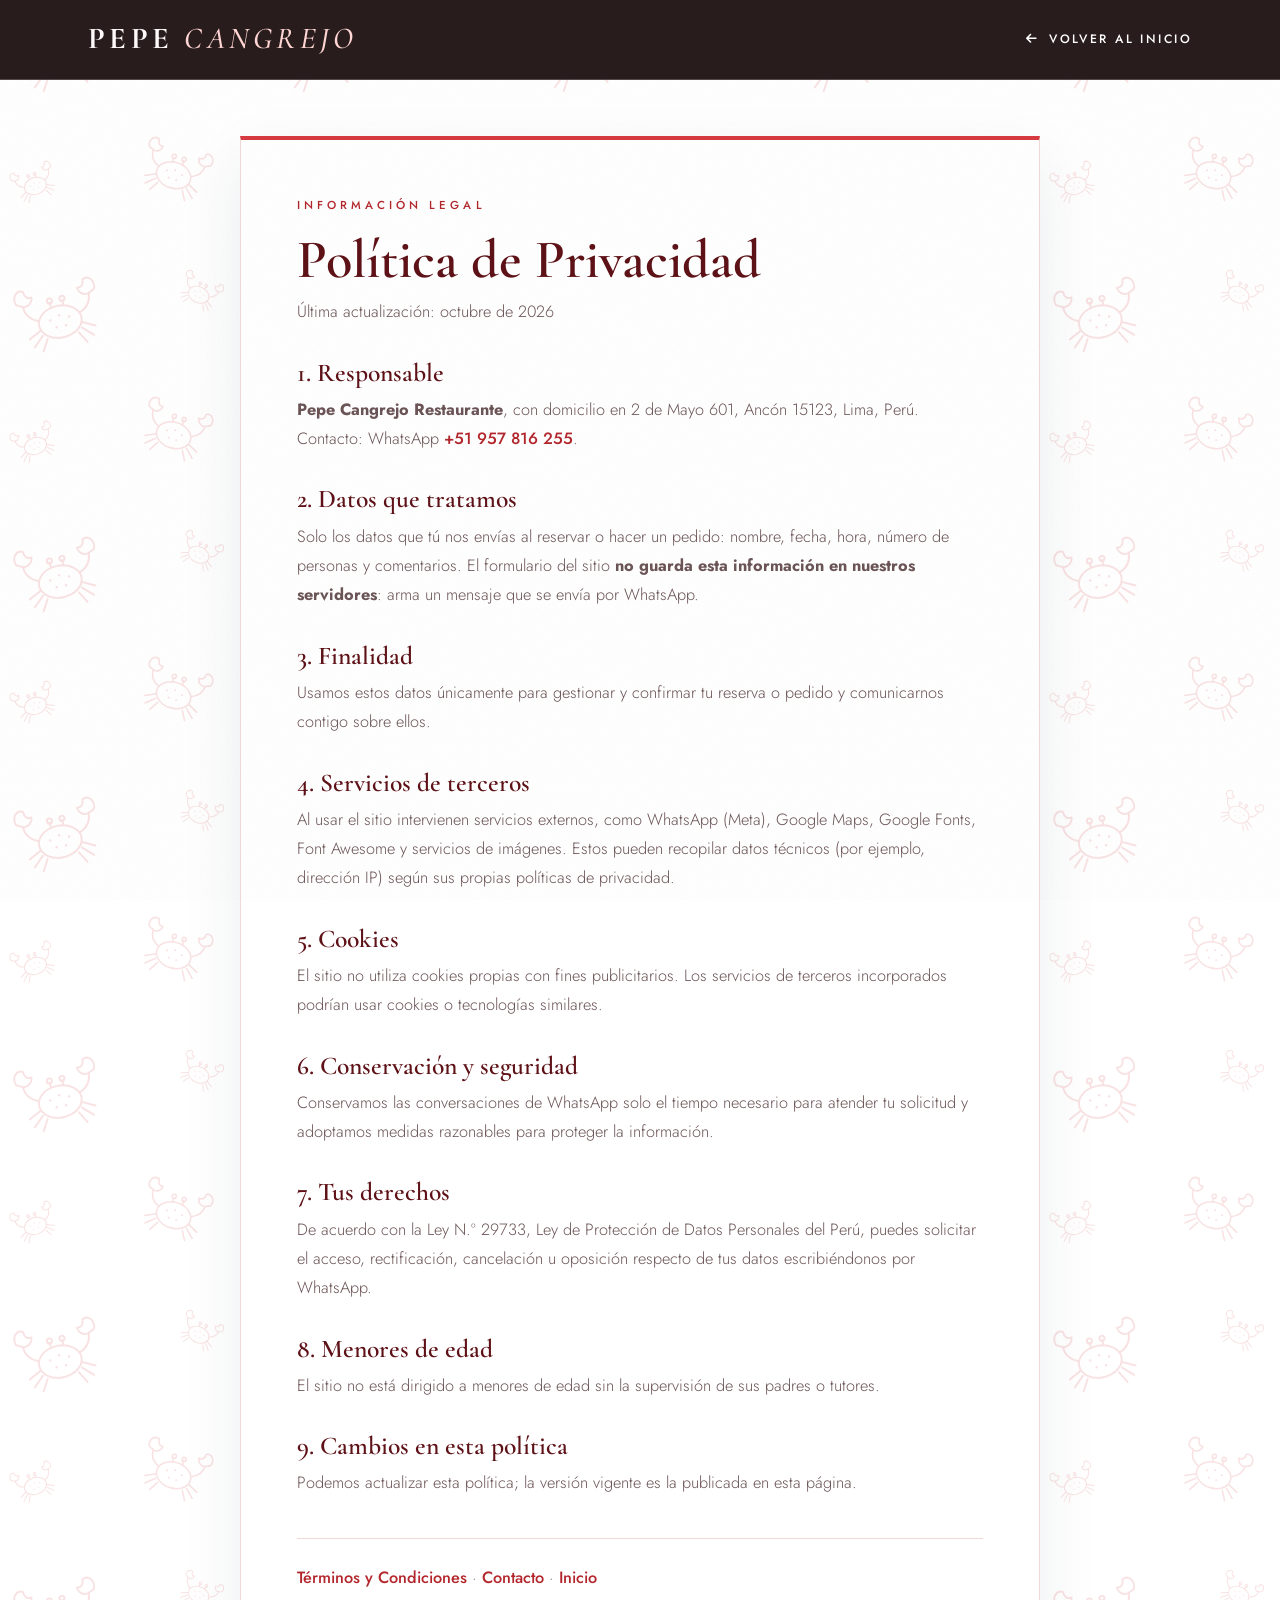
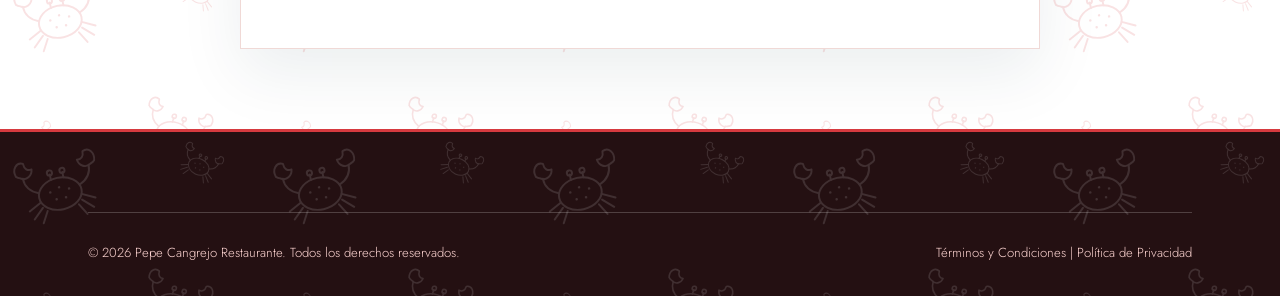
==== privacidad.html @ 29d93587 "." ====
<!DOCTYPE html>
<html lang="es">
<head>
  <meta charset="UTF-8">
  <meta name="viewport" content="width=device-width, initial-scale=1">
  <title>Política de Privacidad | Pepe Cangrejo</title>
  <meta name="robots" content="index, follow">
  <meta name="theme-color" content="#5e1217">
  <link rel="icon" href="data:image/svg+xml,%3Csvg xmlns=%27http://www.w3.org/2000/svg%27 viewBox=%270 0 100 100%27%3E%3Ctext y=%27.9em%27 font-size=%2790%27%3E🦀%3C/text%3E%3C/svg%3E">
  <link rel="preconnect" href="https://fonts.googleapis.com">
  <link rel="preconnect" href="https://fonts.gstatic.com" crossorigin>
  <link rel="stylesheet" href="https://fonts.googleapis.com/css2?family=Cormorant+Garamond:ital,wght@0,500;0,600;0,700;1,500;1,600&family=Jost:wght@300;400;500;600&display=swap">
  <link rel="stylesheet" href="https://cdnjs.cloudflare.com/ajax/libs/font-awesome/6.4.0/css/all.min.css">
  <link rel="stylesheet" href="css/styles.css">
</head>
<body>
  <nav class="nav scrolled" aria-label="Principal">
    <div class="container nav__inner">
      <a href="index.html" class="logo">Pepe <span>Cangrejo</span></a>
      <a href="index.html" class="back"><i class="fas fa-arrow-left"></i> Volver al inicio</a>
    </div>
  </nav>
  <main class="legal">
    <div class="container legal__box">
      <span class="eyebrow">Información legal</span>
      <h1>Política de Privacidad</h1>
      <p class="legal__date">Última actualización: octubre de 2026</p>
      <h2>1. Responsable</h2><p><strong>Pepe Cangrejo Restaurante</strong>, con domicilio en 2 de Mayo 601, Ancón 15123, Lima, Perú. Contacto: WhatsApp <a href="https://wa.me/51957816255" target="_blank" rel="noopener">+51 957 816 255</a>.</p>
<h2>2. Datos que tratamos</h2><p>Solo los datos que tú nos envías al reservar o hacer un pedido: nombre, fecha, hora, número de personas y comentarios. El formulario del sitio <strong>no guarda esta información en nuestros servidores</strong>: arma un mensaje que se envía por WhatsApp.</p>
<h2>3. Finalidad</h2><p>Usamos estos datos únicamente para gestionar y confirmar tu reserva o pedido y comunicarnos contigo sobre ellos.</p>
<h2>4. Servicios de terceros</h2><p>Al usar el sitio intervienen servicios externos, como WhatsApp (Meta), Google Maps, Google Fonts, Font Awesome y servicios de imágenes. Estos pueden recopilar datos técnicos (por ejemplo, dirección IP) según sus propias políticas de privacidad.</p>
<h2>5. Cookies</h2><p>El sitio no utiliza cookies propias con fines publicitarios. Los servicios de terceros incorporados podrían usar cookies o tecnologías similares.</p>
<h2>6. Conservación y seguridad</h2><p>Conservamos las conversaciones de WhatsApp solo el tiempo necesario para atender tu solicitud y adoptamos medidas razonables para proteger la información.</p>
<h2>7. Tus derechos</h2><p>De acuerdo con la Ley N.º 29733, Ley de Protección de Datos Personales del Perú, puedes solicitar el acceso, rectificación, cancelación u oposición respecto de tus datos escribiéndonos por WhatsApp.</p>
<h2>8. Menores de edad</h2><p>El sitio no está dirigido a menores de edad sin la supervisión de sus padres o tutores.</p>
<h2>9. Cambios en esta política</h2><p>Podemos actualizar esta política; la versión vigente es la publicada en esta página.</p>
      <p class="legal__links"><a href="terminos.html">Términos y Condiciones</a> · <a href="index.html#contacto">Contacto</a> · <a href="index.html">Inicio</a></p>
    </div>
  </main>
  <footer class="footer"><div class="container"><div class="footer__bottom"><p>&copy; 2026 Pepe Cangrejo Restaurante. Todos los derechos reservados.</p><p><a href="terminos.html">Términos y Condiciones</a> | <a href="privacidad.html">Política de Privacidad</a></p></div></div></footer>
</body>
</html>
---- css/styles.css ----
/* ===== Pepe Cangrejo · Sistema de diseño ===== */
:root{
  --navy:#0a1a24; --navy-2:#10262f; --navy-3:#07131a; --gold:#c3a06a; --gold-l:#e6cc98; --gold-d:#8f7142;
  --ivory:#f7f2e8; --ivory-2:#efe7d6; --ink:#16232b; --muted:#5d6b73; --coral:#b4412f;
  --serif:"Cormorant Garamond",Georgia,serif; --sans:Jost,system-ui,sans-serif; --ease:cubic-bezier(.5,0,0,1);
  --noise:url("data:image/svg+xml,%3Csvg xmlns='http://www.w3.org/2000/svg' width='180' height='180'%3E%3Cfilter id='n'%3E%3CfeTurbulence type='fractalNoise' baseFrequency='.85' numOctaves='2' stitchTiles='stitch'/%3E%3C/filter%3E%3Crect width='100%25' height='100%25' filter='url(%23n)'/%3E%3C/svg%3E");
}
*,*::before,*::after{box-sizing:border-box;margin:0;padding:0}
html{scroll-behavior:smooth;scroll-padding-top:76px}
body{font-family:var(--sans);font-weight:400;background:var(--ivory);color:var(--ink);line-height:1.65;overflow-x:hidden;-webkit-font-smoothing:antialiased}
body::after{content:"";position:fixed;inset:0;background:var(--noise);opacity:.045;mix-blend-mode:multiply;pointer-events:none;z-index:90}
body.no-scroll{overflow:hidden}
img{max-width:100%;display:block}a{color:inherit;text-decoration:none}ul{list-style:none}
button{font:inherit;cursor:pointer;background:none;border:0;color:inherit}
::selection{background:var(--gold);color:var(--navy)}
:focus-visible{outline:2px solid var(--gold);outline-offset:3px}
h1,h2,h3,h4{font-family:var(--serif);font-weight:600;line-height:1.1}
h2{font-size:clamp(2.6rem,5.5vw,4.2rem)}
h2 em{color:var(--gold-d);font-weight:500}
.container{max-width:1200px;margin:0 auto;padding:0 1.25rem}
.section{padding:6.5rem 0}.center{text-align:center;margin-top:3rem}
.skip{position:absolute;left:-999px;top:8px;background:var(--ivory);padding:.5rem 1rem;z-index:200}.skip:focus{left:8px}
.eyebrow{display:block;color:var(--gold-d);font-weight:500;text-transform:uppercase;letter-spacing:.35em;font-size:.72rem;margin-bottom:1rem}
.sec-head{text-align:center;margin-bottom:3.5rem}
.orn{display:flex;align-items:center;justify-content:center;gap:1rem;margin-top:1.4rem;color:var(--gold);font-size:.7rem}
.orn::before,.orn::after{content:"";height:1px;width:5rem;background:linear-gradient(90deg,transparent,currentColor)}
.orn::after{transform:scaleX(-1)}
.dark .eyebrow,.signature .eyebrow,.menu .eyebrow,.hero .eyebrow{color:var(--gold)}
.signature h2 em,.menu h2 em{color:var(--gold-l)}

/* Animaciones */
.js .reveal{opacity:0;transform:translateY(36px);transition:opacity 1s var(--ease),transform 1s var(--ease)}
.js .reveal.active{opacity:1;transform:none}
.reveal-1{transition-delay:.15s!important}.reveal-2{transition-delay:.3s!important}

/* Botones */
.btn{position:relative;display:inline-flex;align-items:center;justify-content:center;gap:.6rem;overflow:hidden;z-index:1;padding:1.05rem 2.4rem;font-weight:500;text-transform:uppercase;letter-spacing:.22em;font-size:.76rem;transition:.35s}
.btn--solid{background:linear-gradient(135deg,var(--gold-l),var(--gold) 55%,var(--gold-d));color:var(--navy);border-radius:2px;box-shadow:0 10px 30px rgba(195,160,106,.3)}
.btn--solid:hover{transform:translateY(-2px);box-shadow:0 16px 36px rgba(195,160,106,.45)}
.btn--outline{border:1px solid var(--gold);color:var(--gold-l)}
.btn--outline:hover{background:var(--gold);color:var(--navy)}
.link-arrow,.card__link{display:inline-flex;align-items:center;gap:.7rem;color:var(--gold-d);font-weight:500;text-transform:uppercase;letter-spacing:.18em;font-size:.76rem}
.signature .link-arrow{color:var(--gold-l)}
.link-arrow i,.card__link i{transition:transform .3s}.link-arrow:hover i,.card__link:hover i{transform:translateX(6px)}

/* Navbar */
.nav{position:fixed;inset:0 0 auto 0;z-index:100;padding:1.6rem 0;color:var(--ivory);border-bottom:1px solid transparent;transition:.5s}
.nav.scrolled{background:rgba(7,19,26,.94);backdrop-filter:blur(10px);padding:.9rem 0;border-color:rgba(195,160,106,.25)}
.nav__inner{display:flex;justify-content:space-between;align-items:center;position:relative;z-index:110}
.logo{font-family:var(--serif);font-size:1.9rem;font-weight:700;letter-spacing:.14em;text-transform:uppercase}
.logo span{color:var(--gold);font-style:italic;font-weight:500}
.logo--lg{font-size:2.3rem;display:inline-block;margin-bottom:1rem}
.nav__links{display:none;gap:2.4rem}
.nav__links a{position:relative;font-size:.76rem;font-weight:500;letter-spacing:.24em;text-transform:uppercase;padding:.3rem 0;transition:color .3s}
.nav__links a::after{content:"";position:absolute;left:0;bottom:0;height:1px;width:0;background:var(--gold);transition:width .3s}
.nav__links a:hover,.nav__links a.current{color:var(--gold-l)}.nav__links a:hover::after,.nav__links a.current::after{width:100%}
.burger{font-size:1.5rem}
.mobile{position:fixed;inset:0;z-index:105;background:var(--navy);display:flex;flex-direction:column;align-items:center;justify-content:center;gap:2rem;transform:translateX(100%);visibility:hidden;transition:transform .5s,visibility .5s}
.mobile.open{transform:none;visibility:visible}
.mobile a{font-family:var(--serif);font-size:2.3rem;color:var(--ivory)}.mobile a:hover{color:var(--gold)}

/* Estado */
.status{display:inline-flex;align-items:center;gap:.6rem;font-size:.72rem;font-weight:500;letter-spacing:.14em;text-transform:uppercase}
.status::before{content:"";width:.55rem;height:.55rem;border-radius:50%;background:#e0584a}
.status.is-open::before{background:#3fbf7a;box-shadow:0 0 0 4px rgba(63,191,122,.22)}
.hero .status{padding:.5rem 1.1rem;border:1px solid rgba(195,160,106,.45);border-radius:999px;background:rgba(7,19,26,.55);color:var(--ivory);margin-bottom:2rem}

/* Hero */
.hero{position:relative;min-height:100vh;display:flex;align-items:center;justify-content:center;text-align:center;color:var(--ivory);
  background:radial-gradient(ellipse at center,rgba(10,26,36,.45),rgba(7,19,26,.92) 85%),linear-gradient(rgba(10,26,36,.55),rgba(7,19,26,.95)),
  url("https://images.unsplash.com/photo-1559737558-2f5a35f4523b?auto=format&fit=crop&w=1920&q=80") center/cover #0a1a24;background-attachment:scroll,scroll,fixed}
.hero::after{content:"";position:absolute;inset:1.2rem;border:1px solid rgba(195,160,106,.28);pointer-events:none}
.hero__content{max-width:62rem;padding:6.5rem 1.5rem 3rem}
.hero .eyebrow{letter-spacing:.45em;margin-bottom:1.4rem}
.hero h1{font-size:clamp(3.8rem,12vw,9rem);font-weight:600;text-transform:uppercase;letter-spacing:.1em;line-height:.95;margin-bottom:1.8rem;text-shadow:0 10px 40px rgba(0,0,0,.6)}
.hero h1 span{display:block;color:var(--gold);font-style:italic;font-weight:500;text-transform:none;letter-spacing:.02em}
.hero p{color:#cdd5d8;font-size:clamp(1.05rem,2.2vw,1.35rem);font-weight:300;max-width:40rem;margin:0 auto 2.8rem}
.hero p.status{max-width:none;color:var(--ivory);font-size:.72rem;font-weight:500;margin:0 auto 2rem}
.actions{display:flex;flex-wrap:wrap;gap:1rem;justify-content:center}

/* Barra de ventajas */
.features{background:var(--navy-2);color:var(--ivory);border-block:1px solid rgba(195,160,106,.3)}
.features__grid{display:grid;grid-template-columns:1fr}
.feature{text-align:center;padding:2.2rem 1.5rem;border-bottom:1px solid rgba(195,160,106,.15)}
.feature i{font-size:1.5rem;color:var(--gold);margin-bottom:1rem;display:block}
.feature h3{font-size:1.45rem;margin-bottom:.4rem}
.feature p{color:#aebbc1;font-weight:300;font-size:.95rem}

/* Nosotros */
.about{background:var(--ivory);overflow:hidden}
.about__grid{display:grid;gap:4.5rem;align-items:center}
.about h2{margin-bottom:1.8rem}
.about h2 em{display:block}
.about p{color:var(--muted);font-size:1.08rem;font-weight:300;line-height:1.85;margin-bottom:1.4rem}
.about strong{color:var(--ink);font-weight:500}
.about .link-arrow{margin-top:.8rem}
.magazine{position:relative;display:grid;grid-template-columns:repeat(12,1fr);grid-template-rows:repeat(12,1fr);gap:1rem;height:520px}
.magazine img{width:100%;height:100%;object-fit:cover}
.mag-1{grid-area:1/1/10/10;box-shadow:0 30px 60px rgba(10,26,36,.3);outline:1px solid var(--gold);outline-offset:14px}
.mag-2{grid-area:5/6/13/13;z-index:2;border:6px solid var(--ivory);box-shadow:0 25px 55px rgba(10,26,36,.35)}
.seal{position:absolute;z-index:3;left:-1rem;bottom:2.5rem;width:7.5rem;height:7.5rem;border-radius:50%;background:var(--navy);color:var(--gold-l);border:1px solid var(--gold);outline:4px solid var(--navy);display:flex;flex-direction:column;align-items:center;justify-content:center;text-align:center;font-size:.6rem;letter-spacing:.2em;text-transform:uppercase;line-height:1.5;gap:.2rem}
.seal i{font-size:1.1rem;color:var(--gold)}

/* Platos estrella */
.signature{background:var(--navy);color:var(--ivory);background-image:radial-gradient(circle at 15% 0%,rgba(195,160,106,.12),transparent 45%),radial-gradient(circle at 90% 100%,rgba(195,160,106,.08),transparent 40%)}
.dishes{display:grid;gap:1.5rem;grid-template-columns:1fr}
.dish{position:relative;padding:2.4rem 2rem;border:1px solid rgba(195,160,106,.28);background:linear-gradient(160deg,rgba(255,255,255,.04),rgba(255,255,255,0));transition:.4s}
.dish:hover{transform:translateY(-8px);border-color:var(--gold);box-shadow:0 25px 50px rgba(0,0,0,.4)}
.dish__n{font-family:var(--serif);font-size:3rem;font-style:italic;color:rgba(195,160,106,.35);line-height:1;display:block;margin-bottom:1rem}
.dish h3{font-size:1.7rem;margin-bottom:.7rem}
.dish p{color:#aebbc1;font-weight:300;font-size:.95rem;margin-bottom:1.4rem}
.dish strong{font-family:var(--serif);font-size:1.5rem;color:var(--gold-l);font-weight:600}

/* Cita */
.quote{padding:7rem 0;text-align:center;color:var(--ivory);background:linear-gradient(rgba(7,19,26,.88),rgba(7,19,26,.92)),url("https://images.unsplash.com/photo-1579684947550-22e945225d9a?auto=format&fit=crop&w=1600&q=70") center/cover fixed;border-block:1px solid var(--gold-d)}
.quote .container{max-width:56rem}
.quote i{font-size:2rem;color:var(--gold);margin-bottom:1.8rem}
.quote blockquote{font-family:var(--serif);font-style:italic;font-weight:500;font-size:clamp(1.9rem,4.2vw,3.2rem);line-height:1.25;margin-bottom:1.8rem}
.quote p{text-transform:uppercase;letter-spacing:.35em;font-size:.75rem;color:var(--gold)}

/* Carta */
.menu{background:var(--navy-2);color:var(--ivory)}
.menu .sec-head{margin-bottom:2.5rem}
.search{position:relative;max-width:34rem;margin:0 auto 2rem}
.search i{position:absolute;left:1.2rem;top:50%;transform:translateY(-50%);color:var(--gold)}
.search input{width:100%;padding:.95rem 1.2rem .95rem 3rem;background:rgba(255,255,255,.04);border:1px solid rgba(195,160,106,.35);border-radius:999px;color:var(--ivory);font:inherit;font-weight:300;transition:.3s}
.search input::placeholder{color:#8b9aa1}
.search input:focus{outline:0;border-color:var(--gold);background:rgba(255,255,255,.07)}
.tabs{display:flex;gap:.7rem;overflow-x:auto;scrollbar-width:none;padding:.3rem .2rem 1.3rem;margin-bottom:2.5rem}
.tabs::-webkit-scrollbar{display:none}
.tab{flex-shrink:0;padding:.65rem 1.3rem;border:1px solid rgba(195,160,106,.3);border-radius:999px;color:#aebbc1;font-weight:500;text-transform:uppercase;letter-spacing:.14em;font-size:.7rem;transition:.3s}
.tab:hover{border-color:var(--gold);color:var(--ivory)}
.tab[aria-selected="true"]{background:linear-gradient(135deg,var(--gold-l),var(--gold));color:var(--navy);border-color:var(--gold)}
.panels{min-height:420px;padding:2.5rem 1.5rem;border:1px solid rgba(195,160,106,.25);background:rgba(7,19,26,.45);position:relative}
.panels::before{content:"";position:absolute;inset:6px;border:1px solid rgba(195,160,106,.12);pointer-events:none}
.panel{display:grid;gap:2rem 4.5rem;animation:fadeIn .5s ease}
.panel[hidden]{display:none}
@keyframes fadeIn{from{opacity:0;transform:translateY(10px)}to{opacity:1;transform:none}}
.item{display:flex;align-items:flex-end;justify-content:space-between}
.item>div{max-width:72%;flex-shrink:0}
.item h4{font-size:1.4rem;font-weight:600;transition:color .3s}
.item:hover h4{color:var(--gold-l)}
.item p{font-size:.78rem;font-weight:300;color:#8b9aa1;margin-top:.15rem;letter-spacing:.03em}
.leader{flex-grow:1;margin:0 .8rem .45rem;border-bottom:1px dotted rgba(195,160,106,.45)}
.price{flex-shrink:0;font-family:var(--serif);font-size:1.4rem;font-weight:700;color:var(--gold-l)}
.item[hidden],.tabs[hidden],.top[hidden],.empty[hidden]{display:none}
.searching .panel{margin-bottom:2.5rem}
.searching .panel::before{content:attr(data-title);grid-column:1/-1;font-family:var(--serif);font-size:1.6rem;color:var(--gold);border-bottom:1px solid rgba(195,160,106,.25);padding-bottom:.4rem}
.empty{text-align:center;color:#8b9aa1;padding:2rem 0}
.menu__cta{text-align:center;margin-top:3.5rem}

/* Reservas */
.booking{background:var(--ivory-2) var(--noise);background-blend-mode:multiply}
.booking__inner{max-width:48rem;text-align:center}
.booking__lead{color:var(--muted);font-weight:300;font-size:1.08rem;margin:1.5rem auto 2.5rem;max-width:36rem}
.form{display:grid;gap:1.2rem;text-align:left;background:var(--ivory);padding:2rem;border:1px solid var(--gold);box-shadow:0 30px 70px rgba(10,26,36,.12),inset 0 0 0 6px var(--ivory),inset 0 0 0 7px rgba(195,160,106,.4)}
.form label{display:grid;gap:.45rem;font-size:.68rem;font-weight:500;text-transform:uppercase;letter-spacing:.18em;color:var(--ink)}
.form input,.form select,.form textarea{font:inherit;font-weight:400;font-size:1rem;text-transform:none;letter-spacing:0;padding:.85rem 1rem;border:1px solid #d6cbb4;border-radius:2px;background:#fff;color:var(--ink);transition:.25s}
.form input:focus,.form select:focus,.form textarea:focus{outline:0;border-color:var(--gold-d);box-shadow:0 0 0 3px rgba(195,160,106,.25)}
.form .btn{border:0;margin-top:.4rem}

/* Contacto */
.contact{background:var(--ivory)}
.cards{display:grid;gap:1.5rem;grid-template-columns:1fr;margin-bottom:2rem}
.card{background:#fff;padding:2.4rem 2rem;text-align:center;border:1px solid #e6dcc5;border-top:3px solid var(--gold);box-shadow:0 18px 40px rgba(10,26,36,.06);display:flex;flex-direction:column;align-items:center;gap:.6rem;transition:.35s}
.card:hover{transform:translateY(-6px);box-shadow:0 26px 50px rgba(10,26,36,.12)}
.icon{width:3.6rem;height:3.6rem;border-radius:50%;display:grid;place-items:center;font-size:1.3rem;color:var(--gold-d);border:1px solid var(--gold);margin-bottom:.6rem}
.card h3{font-size:1.6rem}
.card p{color:var(--muted);font-weight:300}
.phone{font-family:var(--serif);font-size:1.5rem;font-weight:700;color:var(--ink)}.phone:hover{color:var(--gold-d)}
.card .status{margin-top:.5rem;color:var(--ink)}
.card__link{margin-top:.6rem}
.map{position:relative;height:420px;border:1px solid var(--gold);padding:8px;background:#fff;box-shadow:0 25px 55px rgba(10,26,36,.12)}
.map iframe{width:100%;height:100%;border:0;filter:grayscale(.85) sepia(.15)}

/* Footer */
.footer{background:var(--navy-3);color:var(--ivory);padding:5rem 0 2rem;border-top:3px solid var(--gold-d)}
.footer__grid{display:grid;gap:3rem;grid-template-columns:1fr;margin-bottom:3.5rem}
.footer__tag{color:#8b9aa1;font-weight:300;max-width:20rem;margin-bottom:1.5rem}
.footer h4{font-size:1.3rem;color:var(--gold);margin-bottom:1.2rem;letter-spacing:.06em}
.footer li{color:#aebbc1;font-weight:300;margin-bottom:.7rem;font-size:.95rem}
.footer li a:hover,.footer__bottom a:hover{color:var(--gold-l)}
.social{display:flex;gap:.8rem}
.social a{width:2.8rem;height:2.8rem;border:1px solid rgba(195,160,106,.4);border-radius:50%;display:grid;place-items:center;color:var(--gold-l);transition:.3s}
.social a:hover{background:var(--gold);color:var(--navy)}
.footer__bottom{border-top:1px solid rgba(195,160,106,.2);padding-top:1.8rem;display:flex;flex-direction:column;gap:.8rem;font-size:.82rem;font-weight:300;color:#8b9aa1}

/* Flotantes */
.wsp{position:fixed;right:1.4rem;bottom:1.4rem;z-index:80;width:3.8rem;height:3.8rem;border-radius:50%;background:#25d366;color:#fff;display:grid;place-items:center;font-size:1.9rem;box-shadow:0 14px 32px rgba(0,0,0,.4);animation:pulse 2s infinite;transition:transform .3s}
.wsp:hover{transform:scale(1.1)}
@keyframes pulse{0%{box-shadow:0 0 0 0 rgba(37,211,102,.6)}70%{box-shadow:0 0 0 18px rgba(37,211,102,0)}100%{box-shadow:0 0 0 0 rgba(37,211,102,0)}}
.top{position:fixed;left:1.4rem;bottom:1.4rem;z-index:80;width:2.9rem;height:2.9rem;border-radius:50%;background:var(--navy);color:var(--gold-l);border:1px solid var(--gold);transition:.3s}
.top:hover{background:var(--gold);color:var(--navy)}

/* Responsive */
@media(min-width:640px){
  .features__grid{grid-template-columns:1fr 1fr}.feature:nth-child(odd){border-right:1px solid rgba(195,160,106,.15)}
  .dishes{grid-template-columns:1fr 1fr}.form{grid-template-columns:1fr 1fr;padding:2.8rem}.form .full{grid-column:1/-1}
  .footer__bottom{flex-direction:row;justify-content:space-between}
}
@media(min-width:768px){
  .container{padding:0 3rem}.nav__links{display:flex}.burger{display:none}
  .magazine{height:680px}.panels{padding:3.2rem 3rem}
  .tabs{flex-wrap:wrap;justify-content:center;overflow:visible}
}
@media(min-width:1024px){
  .about__grid{grid-template-columns:1fr 1fr;gap:6.5rem}
  .features__grid{grid-template-columns:repeat(4,1fr)}.feature{border-bottom:0;border-right:1px solid rgba(195,160,106,.15)}.feature:last-child{border-right:0}
  .dishes{grid-template-columns:repeat(4,1fr)}.panel{grid-template-columns:1fr 1fr}
  .cards{grid-template-columns:repeat(3,1fr)}.footer__grid{grid-template-columns:1.4fr 1fr 1.2fr}
}
@media(max-width:1023px){.hero,.quote{background-attachment:scroll}}
@media(prefers-reduced-motion:reduce){html{scroll-behavior:auto}*,*::before,*::after{animation:none!important;transition:none!important}.js .reveal{opacity:1;transform:none}}


/* =====================================================
   TEMA ROJO Y BLANCO (basado en la carta física)
   ===================================================== */
:root{
  --red:#d63a3f; --gold:#d63a3f; --gold-d:#b3262c; --gold-l:#ffd6d3;
  --navy:#a8232a; --navy-2:#c0292f; --navy-3:#7a141a;
  --ivory:#fffaf9; --ivory-2:#fdecea; --ink:#2a1517; --muted:#6b5456;
  --crabs:url("data:image/svg+xml,%3Csvg xmlns='http://www.w3.org/2000/svg' width='260' height='260' viewBox='0 0 260 260'%3E%3Cdefs%3E%3Cg id='c' fill='none' stroke='%23d63a3f' stroke-width='2.4' stroke-linecap='round' stroke-linejoin='round' opacity='.15'%3E%3Cellipse cx='60' cy='62' rx='27' ry='20'/%3E%3Cpath d='M52 43v-7M68 43v-7'/%3E%3Ccircle cx='52' cy='34' r='3.2'/%3E%3Ccircle cx='68' cy='34' r='3.2'/%3E%3Cpath d='M34 56C24 52 18 44 18 34M86 56C96 52 102 44 102 34'/%3E%3Cpath d='M10 30c-3-10 4-18 12-14 0 7 4 10 9 9-1 8-9 13-16 8-3-1-4-2-5-3zM110 30c3-10-4-18-12-14 0 7-4 10-9 9 1 8 9 13 16 8 3-1 4-2 5-3z'/%3E%3Cpath d='M34 68l-16 8M35 75l-13 12M40 80l-8 14M86 68l16 8M85 75l13 12M80 80l8 14'/%3E%3Cpath d='M48 58h.1M60 54h.1M72 58h.1M54 68h.1M66 68h.1' stroke-width='3'/%3E%3C/g%3E%3C/defs%3E%3Cuse href='%23c' transform='translate(12 12) scale(.8) rotate(-12 60 60)'/%3E%3Cuse href='%23c' transform='translate(135 135) scale(.65) rotate(18 60 60)'/%3E%3Cuse href='%23c' transform='translate(175 10) scale(.4) rotate(25 60 60)'/%3E%3Cuse href='%23c' transform='translate(10 160) scale(.42) rotate(-20 60 60)'/%3E%3C/svg%3E"); --crabs-w:url("data:image/svg+xml,%3Csvg xmlns='http://www.w3.org/2000/svg' width='260' height='260' viewBox='0 0 260 260'%3E%3Cdefs%3E%3Cg id='c' fill='none' stroke='%23ffffff' stroke-width='2.4' stroke-linecap='round' stroke-linejoin='round' opacity='.13'%3E%3Cellipse cx='60' cy='62' rx='27' ry='20'/%3E%3Cpath d='M52 43v-7M68 43v-7'/%3E%3Ccircle cx='52' cy='34' r='3.2'/%3E%3Ccircle cx='68' cy='34' r='3.2'/%3E%3Cpath d='M34 56C24 52 18 44 18 34M86 56C96 52 102 44 102 34'/%3E%3Cpath d='M10 30c-3-10 4-18 12-14 0 7 4 10 9 9-1 8-9 13-16 8-3-1-4-2-5-3zM110 30c3-10-4-18-12-14 0 7-4 10-9 9 1 8 9 13 16 8 3-1 4-2 5-3z'/%3E%3Cpath d='M34 68l-16 8M35 75l-13 12M40 80l-8 14M86 68l16 8M85 75l13 12M80 80l8 14'/%3E%3Cpath d='M48 58h.1M60 54h.1M72 58h.1M54 68h.1M66 68h.1' stroke-width='3'/%3E%3C/g%3E%3C/defs%3E%3Cuse href='%23c' transform='translate(12 12) scale(.8) rotate(-12 60 60)'/%3E%3Cuse href='%23c' transform='translate(135 135) scale(.65) rotate(18 60 60)'/%3E%3Cuse href='%23c' transform='translate(175 10) scale(.4) rotate(25 60 60)'/%3E%3Cuse href='%23c' transform='translate(10 160) scale(.42) rotate(-20 60 60)'/%3E%3C/svg%3E");
}
body{background:#fff var(--crabs) 0 0/260px}
.about,.contact,.menu{background:transparent}
.booking{background:var(--ivory-2) var(--crabs) 0 0/260px;background-blend-mode:normal}

/* Botones */
.btn--solid{background:linear-gradient(135deg,#e5484d,#c82e34);color:#fff;border:1px solid rgba(255,255,255,.7);box-shadow:0 10px 28px rgba(214,58,63,.35)}
.btn--solid:hover{box-shadow:0 16px 34px rgba(214,58,63,.5)}
.btn--outline{border-color:#fff;color:#fff}
.btn--outline:hover{background:#fff;color:var(--gold-d)}

/* Navbar */
.nav.scrolled{background:rgba(122,20,26,.96);border-color:rgba(255,255,255,.2)}
.nav__links a::after{background:#fff}
.logo span{color:var(--gold-l)}
.mobile a:hover{color:var(--gold-l)}

/* Hero */
.hero{background:radial-gradient(ellipse at center,rgba(120,16,22,.3),rgba(60,8,12,.9) 85%),linear-gradient(rgba(90,12,16,.55),rgba(50,6,10,.95)),url("https://images.unsplash.com/photo-1559737558-2f5a35f4523b?auto=format&fit=crop&w=1920&q=80") center/cover #7a141a;background-attachment:scroll,scroll,fixed}
.hero::before{content:"";position:absolute;inset:0;background:var(--crabs-w) 0 0/260px;pointer-events:none}
.hero__content{position:relative;z-index:1}
.hero::after{border-color:rgba(255,255,255,.35)}
.hero .eyebrow,.hero h1 span{color:var(--gold-l)}
.hero .status{border-color:rgba(255,255,255,.5);background:rgba(60,8,12,.55)}

/* Ventajas */
.features{border-color:rgba(255,255,255,.3);background:var(--navy-2) var(--crabs-w) 0 0/260px}
.feature i{color:#fff}
.feature p{color:#ffe3e1}
.feature,.feature:nth-child(odd),.feature:last-child{border-color:rgba(255,255,255,.2)}

/* Nosotros */
.seal{border-color:#fff;color:#fff}.seal i{color:#fff}
.mag-1{outline-color:var(--red)}

/* Platos estrella */
.signature{background:var(--navy) var(--crabs-w) 0 0/260px}
.signature .eyebrow{color:var(--gold-l)}.signature .orn{color:#fff}
.dish{border-color:rgba(255,255,255,.3);background:rgba(255,255,255,.06)}
.dish:hover{border-color:#fff}
.dish__n{color:rgba(255,255,255,.4)}
.dish p{color:#ffe3e1}.dish strong{color:#fff}

/* Cita */
.quote{background:linear-gradient(rgba(90,12,16,.88),rgba(50,6,10,.93)),url("https://images.unsplash.com/photo-1579684947550-22e945225d9a?auto=format&fit=crop&w=1600&q=70") center/cover fixed;border-color:#fff}
.quote i,.quote p{color:var(--gold-l)}

/* Carta (como la física: fondo blanco, etiquetas rojas) */
.menu{color:var(--ink)}
.menu h2 em{color:var(--gold-d)}.menu .eyebrow{color:var(--gold-d)}
.search input{background:#fff;border-color:#e9b9b6;color:var(--ink)}
.search input::placeholder{color:#9a8587}
.search input:focus{background:#fff;border-color:var(--red)}
.tab{background:#fff;border-color:#e9b9b6;color:var(--gold-d)}
.tab:hover{border-color:var(--red);color:var(--red)}
.tab[aria-selected="true"]{background:var(--red);color:#fff;border-color:var(--red)}
.panels{background:rgba(255,255,255,.92);border-color:#e9b9b6;box-shadow:0 25px 60px rgba(168,35,42,.1)}
.panels::before{border-color:rgba(214,58,63,.2)}
.menu .panel::before{content:attr(data-title);grid-column:1/-1;justify-self:start;background:var(--red);color:#fff;font-family:var(--sans);font-size:.78rem;font-weight:600;letter-spacing:.14em;text-transform:uppercase;padding:.4rem 1.1rem;border:0;margin-bottom:.3rem}
.item h4{color:var(--ink)}.item:hover h4{color:var(--red)}
.item p{color:#8a7274}
.leader{border-color:rgba(214,58,63,.4)}
.price{color:var(--red)}
.empty{color:var(--muted)}

/* Reservas y contacto */
.form{box-shadow:0 30px 70px rgba(168,35,42,.12),inset 0 0 0 6px var(--ivory),inset 0 0 0 7px rgba(214,58,63,.35)}
.form input,.form select,.form textarea{border-color:#e9cfcd}
.form input:focus,.form select:focus,.form textarea:focus{border-color:var(--red);box-shadow:0 0 0 3px rgba(214,58,63,.2)}
.card{border-color:#f3d3d0;border-top-color:var(--red);box-shadow:0 18px 40px rgba(168,35,42,.08)}
.card:hover{box-shadow:0 26px 50px rgba(168,35,42,.16)}
.map{border-color:var(--red)}

/* Footer */
.footer{background:var(--navy-3) var(--crabs-w) 0 0/260px;border-top-color:#fff}
.footer h4{color:var(--gold-l)}
.footer li,.footer__tag,.footer__bottom{color:#ffd6d3}
.footer li a:hover,.footer__bottom a:hover{color:#fff}
.social a{border-color:rgba(255,255,255,.5);color:#fff}
.social a:hover{background:#fff;color:var(--gold-d)}
.footer__bottom{border-color:rgba(255,255,255,.2)}

/* Flotantes */
.top{background:var(--red);border-color:#fff;color:#fff}
.top:hover{background:#fff;color:var(--red)}


/* =====================================================
   PALETA VARIADA: rojo de marca + azul océano + arena
   (el rojo queda para botones, etiquetas, precios y acentos)
   ===================================================== */
:root{
  --ocean:#12343b; --sand:#f6efe4; --sand-2:#efe3d0;
  --navy:#12343b; --navy-2:#1a454d; --navy-3:#0d262c;
  --gold-l:#f4b9a4;
}
/* Navegación y hero */
.nav.scrolled{background:rgba(13,38,44,.96);border-color:rgba(255,255,255,.15)}
.hero{background:radial-gradient(ellipse at center,rgba(18,52,59,.25),rgba(13,38,44,.9) 85%),linear-gradient(rgba(13,38,44,.5),rgba(10,30,35,.95)),url("https://images.unsplash.com/photo-1559737558-2f5a35f4523b?auto=format&fit=crop&w=1920&q=80") center/cover #0d262c;background-attachment:scroll,scroll,fixed}
.hero .status{background:rgba(13,38,44,.6)}
.back{font-size:.76rem;font-weight:500;letter-spacing:.2em;text-transform:uppercase;color:#fff;display:inline-flex;gap:.6rem;align-items:center}
.back:hover{color:var(--gold-l)}

/* Ventajas: franja clara con íconos rojos */
.features{background:#fff;border-color:#f0d9d6;color:var(--ink)}
.feature i{color:var(--red)}
.feature h3{color:var(--ocean)}
.feature p{color:var(--muted)}
.feature,.feature:nth-child(odd),.feature:last-child{border-color:#f3e3e1}

/* Secciones claras: títulos en azul océano, acentos en rojo */
.about h2,.booking h2,.contact h2,.menu h2,.card h3{color:var(--ocean)}
.menu,.contact{background:var(--sand) var(--crabs) 0 0/260px}
.booking{background:#fff var(--crabs) 0 0/260px}
.mag-1{outline-color:var(--red)}
.seal{background:var(--ocean);border-color:var(--gold-l);outline-color:var(--ocean)}
.seal i{color:var(--gold-l)}.seal{color:#fff}

/* Platos estrella y cita (océano) */
.signature{background:var(--ocean) var(--crabs-w) 0 0/260px}
.dish{border-color:rgba(244,185,164,.35);background:rgba(255,255,255,.05)}
.dish:hover{border-color:var(--gold-l)}
.dish__n{color:rgba(244,185,164,.45)}
.dish p{color:#c5d6d9}.dish strong{color:var(--gold-l)}
.quote{background:linear-gradient(rgba(13,38,44,.88),rgba(10,30,35,.93)),url("https://images.unsplash.com/photo-1579684947550-22e945225d9a?auto=format&fit=crop&w=1600&q=70") center/cover fixed;border-color:var(--red)}

/* Footer */
.footer{background:var(--navy-3) var(--crabs-w) 0 0/260px;border-top-color:var(--red)}
.footer li,.footer__tag,.footer__bottom{color:#c5d6d9}
.social a:hover{background:var(--red);border-color:var(--red);color:#fff}

/* Páginas legales */
.legal{padding:8.5rem 0 5rem;min-height:70vh}
.legal__box{max-width:50rem;background:#fff;padding:2.5rem 1.8rem;border:1px solid #f0d9d6;border-top:4px solid var(--red);box-shadow:0 25px 60px rgba(18,52,59,.08)}
.legal h1{font-size:clamp(2.4rem,5vw,3.4rem);color:var(--ocean);margin-bottom:.4rem}
.legal__date{color:var(--muted);font-size:.85rem;margin-bottom:2rem}
.legal h2{font-size:1.6rem;color:var(--ocean);margin:2rem 0 .5rem}
.legal p{color:var(--muted);font-weight:300;font-size:1.02rem;line-height:1.8}
.legal p a,.legal__links a{color:var(--gold-d);font-weight:500}
.legal p a:hover,.legal__links a:hover{text-decoration:underline}
.legal__links{margin-top:2.5rem;padding-top:1.5rem;border-top:1px solid #f0d9d6;font-size:.9rem}
@media(min-width:768px){.legal__box{padding:3.5rem}}

/* =====================================================
   PALETA FINAL: BLANCO Y ROJO (como la carta física)
   Solo blancos, rosados muy suaves y la familia del rojo
   ===================================================== */
:root{
  --red:#d63a3f; --gold:#d63a3f; --gold-d:#b3262c; --gold-l:#ffd6d3;
  --ocean:#5e1217;                 /* burdeos oscuro para títulos */
  --sand:#fdf1ef; --sand-2:#fbe3e0; /* rosado muy suave */
  --navy:#8a1c22; --navy-2:#a8232a; --navy-3:#5e1217;
  --ink:#2a1517; --muted:#6b5456;
}
/* Navegación, hero y cita: burdeos sobre foto */
.nav.scrolled{background:rgba(94,18,23,.96);border-color:rgba(255,255,255,.2)}
.hero{background:radial-gradient(ellipse at center,rgba(138,28,34,.3),rgba(60,8,12,.9) 85%),linear-gradient(rgba(94,18,23,.5),rgba(50,6,10,.95)),url("https://images.unsplash.com/photo-1559737558-2f5a35f4523b?auto=format&fit=crop&w=1920&q=80") center/cover #5e1217;background-attachment:scroll,scroll,fixed}
.hero .status{background:rgba(60,8,12,.6)}
.quote{background:linear-gradient(rgba(94,18,23,.9),rgba(50,6,10,.94)),url("https://images.unsplash.com/photo-1579684947550-22e945225d9a?auto=format&fit=crop&w=1600&q=70") center/cover fixed;border-color:#fff}

/* Sello */
.seal{background:var(--red);border-color:#fff;outline-color:var(--red);color:#fff}
.seal i{color:#fff}

/* Platos estrella: tarjetas blancas con borde rojo sobre fondo rosado suave */
.signature{background:var(--sand) var(--crabs) 0 0/260px;color:var(--ink)}
.signature .eyebrow,.signature .link-arrow{color:var(--gold-d)}
.signature h2{color:var(--ocean)}.signature h2 em{color:var(--red)}.signature .orn{color:var(--red)}
.dish{background:#fff;border:1px solid #f0cfcc;border-top:3px solid var(--red);box-shadow:0 14px 34px rgba(168,35,42,.08)}
.dish:hover{border-color:var(--red);box-shadow:0 26px 50px rgba(168,35,42,.18)}
.dish__n{color:rgba(214,58,63,.3)}.dish h3{color:var(--ocean)}.dish p{color:var(--muted)}.dish strong{color:var(--red)}

/* Alternancia de fondos: blanco ↔ rosado suave */
.menu,.contact{background:#fff var(--crabs) 0 0/260px}
.booking{background:var(--sand) var(--crabs) 0 0/260px}

/* Footer burdeos */
.footer{background:var(--navy-3) var(--crabs-w) 0 0/260px;border-top-color:var(--red)}
.footer li,.footer__tag,.footer__bottom{color:#ffd6d3}
.social a:hover{background:#fff;border-color:#fff;color:var(--gold-d)}

/* =====================================================
   CARTA TIPO LIBRO (una página por vez)
   ===================================================== */
.panels{padding:0;border:0;background:none;box-shadow:none;min-height:0;perspective:1600px;outline-offset:6px}
.panels::before{display:none}
.tag{display:inline-block;background:var(--red);color:#fff;font-family:var(--sans);font-size:.78rem;font-weight:600;letter-spacing:.14em;text-transform:uppercase;padding:.4rem 1.1rem;margin-bottom:1.4rem}
.book[hidden],.results[hidden]{display:none}
.spread{position:relative;display:grid;grid-template-columns:1fr;background:#fff;border:1px solid #e9b9b6;box-shadow:0 30px 70px rgba(138,28,34,.16),0 0 0 6px #fff,0 0 0 7px rgba(214,58,63,.3);overflow:hidden}
.turn-next{animation:turnNext .65s var(--ease)}
.turn-prev{animation:turnPrev .65s var(--ease)}
@keyframes turnNext{from{opacity:0;transform:rotateY(-16deg) translateX(40px)}to{opacity:1;transform:none}}
@keyframes turnPrev{from{opacity:0;transform:rotateY(16deg) translateX(-40px)}to{opacity:1;transform:none}}
.spread__img{position:relative;margin:0;min-height:300px;background:#f3d3d0}
.spread__img img{position:absolute;inset:0;width:100%;height:100%;object-fit:cover}
.spread__img.noimg{background:var(--crabs-w) 0 0/220px,linear-gradient(135deg,#d63a3f,#8a1c22)}
.spread__img figcaption{position:absolute;inset:auto 0 0 0;padding:4rem 1.8rem 1.6rem;color:#fff;display:flex;flex-direction:column;gap:.3rem;background:linear-gradient(transparent,rgba(30,12,14,.85))}
.spread__img figcaption span{font-size:.7rem;letter-spacing:.3em;text-transform:uppercase;color:var(--gold-l)}
.spread__img figcaption strong{font-family:var(--serif);font-size:clamp(2rem,4vw,2.8rem);font-weight:600;line-height:1}
.spread__img figcaption em{font-family:var(--serif);font-size:1.1rem;color:var(--gold-l)}
.spread__list{padding:2rem 1.5rem 1.5rem;display:flex;flex-direction:column}
.spread__items{display:grid;gap:1.3rem}
.spread__note{margin-top:1.8rem;font-size:.72rem;letter-spacing:.12em;text-transform:uppercase;color:#a58e90;text-align:right}
.book__nav{display:flex;align-items:center;justify-content:center;gap:1.5rem;margin-top:2.2rem}
.nav-btn{width:3.1rem;height:3.1rem;flex-shrink:0;border-radius:50%;border:1px solid var(--red);color:var(--red);background:#fff;transition:.3s}
.nav-btn:hover:not(:disabled){background:var(--red);color:#fff}
.nav-btn:disabled{opacity:.3;cursor:default}
.book__count{font-family:var(--serif);font-size:1.2rem;color:var(--ocean);text-align:center;min-width:0}
.book__bar{height:3px;background:#f0cfcc;margin:1.6rem auto 0;max-width:22rem}
.book__bar span{display:block;height:100%;width:0;background:var(--red);transition:width .5s var(--ease)}
.tab[aria-selected]{}
.tab.on{background:var(--red);color:#fff;border-color:var(--red)}
.results{background:rgba(255,255,255,.94);border:1px solid #e9b9b6;padding:2rem 1.5rem;box-shadow:0 25px 60px rgba(138,28,34,.1)}
.results__group+.results__group{margin-top:2rem}
@media(min-width:900px){
  .spread{grid-template-columns:1fr 1fr;min-height:520px}
  .spread::after{content:"";position:absolute;left:50%;top:0;bottom:0;width:44px;transform:translateX(-50%);background:linear-gradient(90deg,transparent,rgba(138,28,34,.14),transparent);pointer-events:none}
  .spread__list{padding:3rem 3rem 2rem}
  .results{padding:2.5rem 3rem}.results .spread__items{grid-template-columns:1fr 1fr;gap:1.3rem 3rem}
}

/* =====================================================
   MENOS ROJO EN HERO, CITA Y FOOTER (negro cálido + toques rojos)
   ===================================================== */
.nav.scrolled{background:rgba(30,16,17,.95)}
.hero{background:radial-gradient(ellipse at center,rgba(24,10,12,.2),rgba(18,8,10,.75) 90%),linear-gradient(rgba(24,10,12,.45),rgba(18,8,10,.88)),url("https://images.unsplash.com/photo-1559737558-2f5a35f4523b?auto=format&fit=crop&w=1920&q=80") center/cover #1e1011;background-attachment:scroll,scroll,fixed}
.hero::before{opacity:.7}
.hero .status{background:rgba(24,10,12,.6)}
.quote{background:linear-gradient(rgba(30,12,14,.86),rgba(20,8,10,.92)),url("https://images.unsplash.com/photo-1579684947550-22e945225d9a?auto=format&fit=crop&w=1600&q=70") center/cover fixed}
.footer{background:#241012 var(--crabs-w) 0 0/260px}

/* =====================================================
   LIBRO: portada, índice, contraportada y más detalle
   ===================================================== */
.spread__list{background:linear-gradient(#fff,#fff6f5);position:relative}
.spread__list::before{content:"";position:absolute;inset:12px;border:1px solid rgba(214,58,63,.22);pointer-events:none}
.spread__list::after{content:"";position:absolute;right:-24px;bottom:-24px;width:210px;height:210px;background:var(--crabs) center/210px;opacity:.6;pointer-events:none}
.spread__list>*{position:relative;z-index:1}
.spread__img img{animation:kb 14s ease-out forwards}
@keyframes kb{from{transform:scale(1.1)}to{transform:scale(1)}}
.sub{font-family:var(--serif);font-style:italic;font-size:1.3rem;color:var(--gold-d);margin:-.7rem 0 1.5rem}
.item{padding:.3rem .5rem;margin:-.3rem -.5rem;border-radius:2px;transition:background .25s}
.item:hover{background:#fdecea}
.item--star{background:linear-gradient(90deg,rgba(214,58,63,.09),transparent);border-left:2px solid var(--red)}
.star{color:var(--red);font-size:.62em;vertical-align:.2em;margin-right:.4rem}
.center-page{align-items:center;justify-content:center;text-align:center;gap:1rem}
.emblem{font-size:2.3rem;color:var(--red)}
.book-title{font-size:clamp(3rem,6vw,4.6rem);color:var(--ocean);text-transform:uppercase;letter-spacing:.08em}
.lead{color:var(--muted);font-weight:300;font-size:1.1rem;max-width:22rem;margin-bottom:.8rem}
.cover .spread__img figcaption strong{font-size:clamp(2.4rem,5vw,3.6rem)}
.toc{list-style:none;display:grid;gap:.1rem}
.toc button{display:flex;align-items:flex-end;width:100%;padding:.55rem .6rem;text-align:left;transition:background .25s}
.toc button:hover{background:#fdecea}
.toc__n{font-family:var(--serif);font-style:italic;color:var(--red);font-size:1.3rem;width:2.4rem}
.toc__t{font-family:var(--serif);font-size:1.45rem;font-weight:600;color:var(--ink)}
.toc .leader{margin:0 .8rem .45rem}
.toc__p{font-family:var(--serif);font-size:1.3rem;font-weight:700;color:var(--red)}

/* Mapa */
.map__btn{position:absolute;left:20px;bottom:20px;z-index:2;display:inline-flex;gap:.6rem;align-items:center;background:#fff;color:var(--gold-d);padding:.75rem 1.2rem;font-size:.72rem;font-weight:500;letter-spacing:.16em;text-transform:uppercase;border:1px solid var(--red);box-shadow:0 10px 25px rgba(138,28,34,.2);transition:.3s}
.map__btn:hover{background:var(--red);color:#fff}
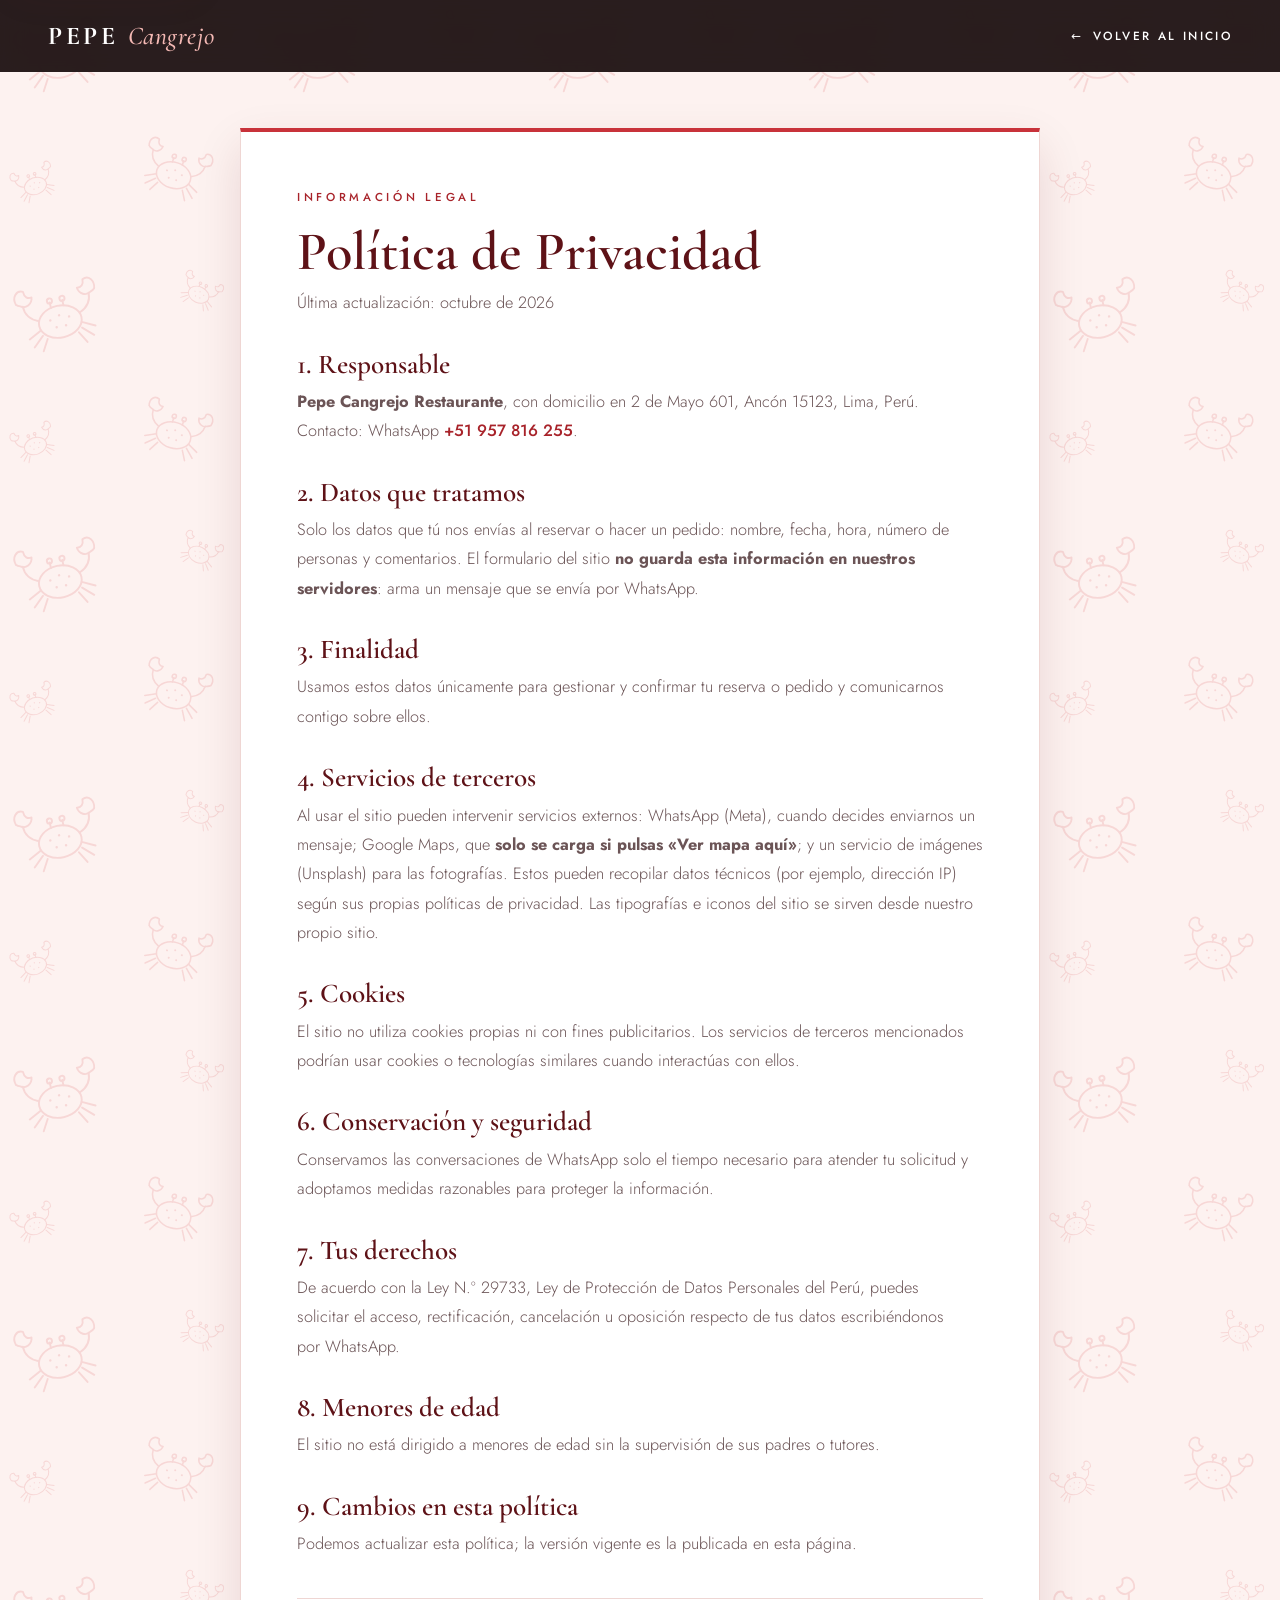
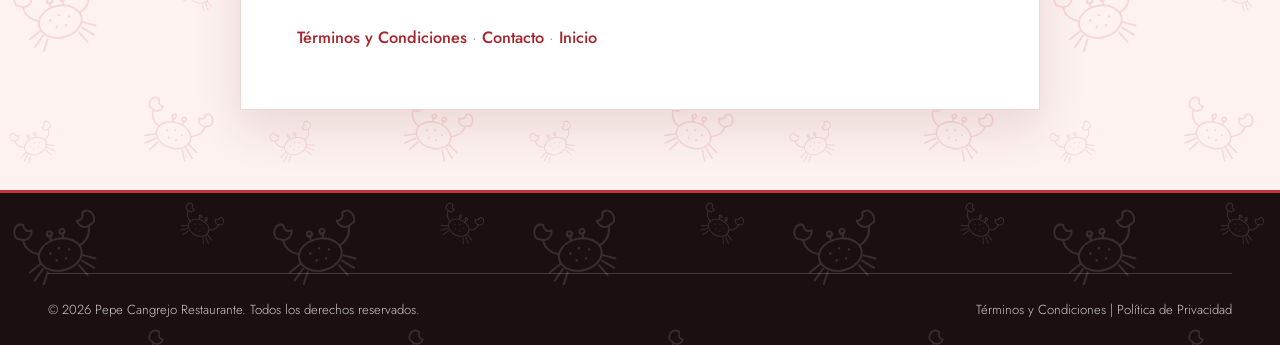
==== commit c3d8e232: "Rediseño profesional del sitio de Pepe Cangrejo - CSS reescrito en un solo sistema de diseño (antes " ====
--- a/privacidad.html
+++ b/privacidad.html
@@ -1,42 +1,72 @@
 <!DOCTYPE html>
-<html lang="es">
+<html lang="es-PE">
 <head>
   <meta charset="UTF-8">
   <meta name="viewport" content="width=device-width, initial-scale=1">
   <title>Política de Privacidad | Pepe Cangrejo</title>
+  <meta name="description" content="Política de privacidad del sitio web de Pepe Cangrejo Restaurante, Ancón, Lima.">
   <meta name="robots" content="index, follow">
-  <meta name="theme-color" content="#5e1217">
-  <link rel="icon" href="data:image/svg+xml,%3Csvg xmlns=%27http://www.w3.org/2000/svg%27 viewBox=%270 0 100 100%27%3E%3Ctext y=%27.9em%27 font-size=%2790%27%3E🦀%3C/text%3E%3C/svg%3E">
-  <link rel="preconnect" href="https://fonts.googleapis.com">
-  <link rel="preconnect" href="https://fonts.gstatic.com" crossorigin>
-  <link rel="stylesheet" href="https://fonts.googleapis.com/css2?family=Cormorant+Garamond:ital,wght@0,500;0,600;0,700;1,500;1,600&family=Jost:wght@300;400;500;600&display=swap">
-  <link rel="stylesheet" href="https://cdnjs.cloudflare.com/ajax/libs/font-awesome/6.4.0/css/all.min.css">
+  <meta name="theme-color" content="#1c0f10">
+  <link rel="icon" href="favicon.svg" type="image/svg+xml">
+  <link rel="icon" href="img/favicon-32.png" type="image/png" sizes="32x32">
+  <link rel="apple-touch-icon" href="img/apple-touch-icon.png">
+  <link rel="preload" href="fonts/jost-latin-wght-normal.woff2" as="font" type="font/woff2" crossorigin>
+  <link rel="preload" href="fonts/cormorant-garamond-latin-wght-normal.woff2" as="font" type="font/woff2" crossorigin>
   <link rel="stylesheet" href="css/styles.css">
 </head>
 <body>
-  <nav class="nav scrolled" aria-label="Principal">
-    <div class="container nav__inner">
+  <a class="skip" href="#contenido">Saltar al contenido</a>
+  <header class="header is-scrolled">
+    <div class="container header__bar">
       <a href="index.html" class="logo">Pepe <span>Cangrejo</span></a>
-      <a href="index.html" class="back"><i class="fas fa-arrow-left"></i> Volver al inicio</a>
+      <a href="index.html" class="back"><span aria-hidden="true">←</span> Volver al inicio</a>
     </div>
-  </nav>
-  <main class="legal">
+  </header>
+
+  <main id="contenido" class="legal">
     <div class="container legal__box">
       <span class="eyebrow">Información legal</span>
       <h1>Política de Privacidad</h1>
       <p class="legal__date">Última actualización: octubre de 2026</p>
-      <h2>1. Responsable</h2><p><strong>Pepe Cangrejo Restaurante</strong>, con domicilio en 2 de Mayo 601, Ancón 15123, Lima, Perú. Contacto: WhatsApp <a href="https://wa.me/51957816255" target="_blank" rel="noopener">+51 957 816 255</a>.</p>
-<h2>2. Datos que tratamos</h2><p>Solo los datos que tú nos envías al reservar o hacer un pedido: nombre, fecha, hora, número de personas y comentarios. El formulario del sitio <strong>no guarda esta información en nuestros servidores</strong>: arma un mensaje que se envía por WhatsApp.</p>
-<h2>3. Finalidad</h2><p>Usamos estos datos únicamente para gestionar y confirmar tu reserva o pedido y comunicarnos contigo sobre ellos.</p>
-<h2>4. Servicios de terceros</h2><p>Al usar el sitio intervienen servicios externos, como WhatsApp (Meta), Google Maps, Google Fonts, Font Awesome y servicios de imágenes. Estos pueden recopilar datos técnicos (por ejemplo, dirección IP) según sus propias políticas de privacidad.</p>
-<h2>5. Cookies</h2><p>El sitio no utiliza cookies propias con fines publicitarios. Los servicios de terceros incorporados podrían usar cookies o tecnologías similares.</p>
-<h2>6. Conservación y seguridad</h2><p>Conservamos las conversaciones de WhatsApp solo el tiempo necesario para atender tu solicitud y adoptamos medidas razonables para proteger la información.</p>
-<h2>7. Tus derechos</h2><p>De acuerdo con la Ley N.º 29733, Ley de Protección de Datos Personales del Perú, puedes solicitar el acceso, rectificación, cancelación u oposición respecto de tus datos escribiéndonos por WhatsApp.</p>
-<h2>8. Menores de edad</h2><p>El sitio no está dirigido a menores de edad sin la supervisión de sus padres o tutores.</p>
-<h2>9. Cambios en esta política</h2><p>Podemos actualizar esta política; la versión vigente es la publicada en esta página.</p>
+
+      <h2>1. Responsable</h2>
+      <p><strong>Pepe Cangrejo Restaurante</strong>, con domicilio en 2 de Mayo 601, Ancón 15123, Lima, Perú. Contacto: WhatsApp <a href="https://wa.me/51957816255" target="_blank" rel="noopener">+51 957 816 255</a>.</p>
+
+      <h2>2. Datos que tratamos</h2>
+      <p>Solo los datos que tú nos envías al reservar o hacer un pedido: nombre, fecha, hora, número de personas y comentarios. El formulario del sitio <strong>no guarda esta información en nuestros servidores</strong>: arma un mensaje que se envía por WhatsApp.</p>
+
+      <h2>3. Finalidad</h2>
+      <p>Usamos estos datos únicamente para gestionar y confirmar tu reserva o pedido y comunicarnos contigo sobre ellos.</p>
+
+      <h2>4. Servicios de terceros</h2>
+      <p>Al usar el sitio pueden intervenir servicios externos: WhatsApp (Meta), cuando decides enviarnos un mensaje; Google Maps, que <strong>solo se carga si pulsas «Ver mapa aquí»</strong>; y un servicio de imágenes (Unsplash) para las fotografías. Estos pueden recopilar datos técnicos (por ejemplo, dirección IP) según sus propias políticas de privacidad. Las tipografías e iconos del sitio se sirven desde nuestro propio sitio.</p>
+
+      <h2>5. Cookies</h2>
+      <p>El sitio no utiliza cookies propias ni con fines publicitarios. Los servicios de terceros mencionados podrían usar cookies o tecnologías similares cuando interactúas con ellos.</p>
+
+      <h2>6. Conservación y seguridad</h2>
+      <p>Conservamos las conversaciones de WhatsApp solo el tiempo necesario para atender tu solicitud y adoptamos medidas razonables para proteger la información.</p>
+
+      <h2>7. Tus derechos</h2>
+      <p>De acuerdo con la Ley N.º 29733, Ley de Protección de Datos Personales del Perú, puedes solicitar el acceso, rectificación, cancelación u oposición respecto de tus datos escribiéndonos por WhatsApp.</p>
+
+      <h2>8. Menores de edad</h2>
+      <p>El sitio no está dirigido a menores de edad sin la supervisión de sus padres o tutores.</p>
+
+      <h2>9. Cambios en esta política</h2>
+      <p>Podemos actualizar esta política; la versión vigente es la publicada en esta página.</p>
+
       <p class="legal__links"><a href="terminos.html">Términos y Condiciones</a> · <a href="index.html#contacto">Contacto</a> · <a href="index.html">Inicio</a></p>
     </div>
   </main>
-  <footer class="footer"><div class="container"><div class="footer__bottom"><p>&copy; 2026 Pepe Cangrejo Restaurante. Todos los derechos reservados.</p><p><a href="terminos.html">Términos y Condiciones</a> | <a href="privacidad.html">Política de Privacidad</a></p></div></div></footer>
+
+  <footer class="footer footer--simple">
+    <div class="container">
+      <div class="footer__bottom">
+        <p>&copy; 2026 Pepe Cangrejo Restaurante. Todos los derechos reservados.</p>
+        <p><a href="terminos.html">Términos y Condiciones</a> <span aria-hidden="true">|</span> <a href="privacidad.html">Política de Privacidad</a></p>
+      </div>
+    </div>
+  </footer>
 </body>
-</html>+</html>
--- a/css/styles.css
+++ b/css/styles.css
@@ -1,484 +1,621 @@
-/* ===== Pepe Cangrejo · Sistema de diseño ===== */
-:root{
-  --navy:#0a1a24; --navy-2:#10262f; --navy-3:#07131a; --gold:#c3a06a; --gold-l:#e6cc98; --gold-d:#8f7142;
-  --ivory:#f7f2e8; --ivory-2:#efe7d6; --ink:#16232b; --muted:#5d6b73; --coral:#b4412f;
-  --serif:"Cormorant Garamond",Georgia,serif; --sans:Jost,system-ui,sans-serif; --ease:cubic-bezier(.5,0,0,1);
-  --noise:url("data:image/svg+xml,%3Csvg xmlns='http://www.w3.org/2000/svg' width='180' height='180'%3E%3Cfilter id='n'%3E%3CfeTurbulence type='fractalNoise' baseFrequency='.85' numOctaves='2' stitchTiles='stitch'/%3E%3C/filter%3E%3Crect width='100%25' height='100%25' filter='url(%23n)'/%3E%3C/svg%3E");
-}
-*,*::before,*::after{box-sizing:border-box;margin:0;padding:0}
-html{scroll-behavior:smooth;scroll-padding-top:76px}
-body{font-family:var(--sans);font-weight:400;background:var(--ivory);color:var(--ink);line-height:1.65;overflow-x:hidden;-webkit-font-smoothing:antialiased}
-body::after{content:"";position:fixed;inset:0;background:var(--noise);opacity:.045;mix-blend-mode:multiply;pointer-events:none;z-index:90}
-body.no-scroll{overflow:hidden}
-img{max-width:100%;display:block}a{color:inherit;text-decoration:none}ul{list-style:none}
-button{font:inherit;cursor:pointer;background:none;border:0;color:inherit}
-::selection{background:var(--gold);color:var(--navy)}
-:focus-visible{outline:2px solid var(--gold);outline-offset:3px}
-h1,h2,h3,h4{font-family:var(--serif);font-weight:600;line-height:1.1}
-h2{font-size:clamp(2.6rem,5.5vw,4.2rem)}
-h2 em{color:var(--gold-d);font-weight:500}
-.container{max-width:1200px;margin:0 auto;padding:0 1.25rem}
-.section{padding:6.5rem 0}.center{text-align:center;margin-top:3rem}
-.skip{position:absolute;left:-999px;top:8px;background:var(--ivory);padding:.5rem 1rem;z-index:200}.skip:focus{left:8px}
-.eyebrow{display:block;color:var(--gold-d);font-weight:500;text-transform:uppercase;letter-spacing:.35em;font-size:.72rem;margin-bottom:1rem}
-.sec-head{text-align:center;margin-bottom:3.5rem}
-.orn{display:flex;align-items:center;justify-content:center;gap:1rem;margin-top:1.4rem;color:var(--gold);font-size:.7rem}
-.orn::before,.orn::after{content:"";height:1px;width:5rem;background:linear-gradient(90deg,transparent,currentColor)}
-.orn::after{transform:scaleX(-1)}
-.dark .eyebrow,.signature .eyebrow,.menu .eyebrow,.hero .eyebrow{color:var(--gold)}
-.signature h2 em,.menu h2 em{color:var(--gold-l)}
-
-/* Animaciones */
-.js .reveal{opacity:0;transform:translateY(36px);transition:opacity 1s var(--ease),transform 1s var(--ease)}
-.js .reveal.active{opacity:1;transform:none}
-.reveal-1{transition-delay:.15s!important}.reveal-2{transition-delay:.3s!important}
-
-/* Botones */
-.btn{position:relative;display:inline-flex;align-items:center;justify-content:center;gap:.6rem;overflow:hidden;z-index:1;padding:1.05rem 2.4rem;font-weight:500;text-transform:uppercase;letter-spacing:.22em;font-size:.76rem;transition:.35s}
-.btn--solid{background:linear-gradient(135deg,var(--gold-l),var(--gold) 55%,var(--gold-d));color:var(--navy);border-radius:2px;box-shadow:0 10px 30px rgba(195,160,106,.3)}
-.btn--solid:hover{transform:translateY(-2px);box-shadow:0 16px 36px rgba(195,160,106,.45)}
-.btn--outline{border:1px solid var(--gold);color:var(--gold-l)}
-.btn--outline:hover{background:var(--gold);color:var(--navy)}
-.link-arrow,.card__link{display:inline-flex;align-items:center;gap:.7rem;color:var(--gold-d);font-weight:500;text-transform:uppercase;letter-spacing:.18em;font-size:.76rem}
-.signature .link-arrow{color:var(--gold-l)}
-.link-arrow i,.card__link i{transition:transform .3s}.link-arrow:hover i,.card__link:hover i{transform:translateX(6px)}
-
-/* Navbar */
-.nav{position:fixed;inset:0 0 auto 0;z-index:100;padding:1.6rem 0;color:var(--ivory);border-bottom:1px solid transparent;transition:.5s}
-.nav.scrolled{background:rgba(7,19,26,.94);backdrop-filter:blur(10px);padding:.9rem 0;border-color:rgba(195,160,106,.25)}
-.nav__inner{display:flex;justify-content:space-between;align-items:center;position:relative;z-index:110}
-.logo{font-family:var(--serif);font-size:1.9rem;font-weight:700;letter-spacing:.14em;text-transform:uppercase}
-.logo span{color:var(--gold);font-style:italic;font-weight:500}
-.logo--lg{font-size:2.3rem;display:inline-block;margin-bottom:1rem}
-.nav__links{display:none;gap:2.4rem}
-.nav__links a{position:relative;font-size:.76rem;font-weight:500;letter-spacing:.24em;text-transform:uppercase;padding:.3rem 0;transition:color .3s}
-.nav__links a::after{content:"";position:absolute;left:0;bottom:0;height:1px;width:0;background:var(--gold);transition:width .3s}
-.nav__links a:hover,.nav__links a.current{color:var(--gold-l)}.nav__links a:hover::after,.nav__links a.current::after{width:100%}
-.burger{font-size:1.5rem}
-.mobile{position:fixed;inset:0;z-index:105;background:var(--navy);display:flex;flex-direction:column;align-items:center;justify-content:center;gap:2rem;transform:translateX(100%);visibility:hidden;transition:transform .5s,visibility .5s}
-.mobile.open{transform:none;visibility:visible}
-.mobile a{font-family:var(--serif);font-size:2.3rem;color:var(--ivory)}.mobile a:hover{color:var(--gold)}
-
-/* Estado */
-.status{display:inline-flex;align-items:center;gap:.6rem;font-size:.72rem;font-weight:500;letter-spacing:.14em;text-transform:uppercase}
-.status::before{content:"";width:.55rem;height:.55rem;border-radius:50%;background:#e0584a}
-.status.is-open::before{background:#3fbf7a;box-shadow:0 0 0 4px rgba(63,191,122,.22)}
-.hero .status{padding:.5rem 1.1rem;border:1px solid rgba(195,160,106,.45);border-radius:999px;background:rgba(7,19,26,.55);color:var(--ivory);margin-bottom:2rem}
-
-/* Hero */
-.hero{position:relative;min-height:100vh;display:flex;align-items:center;justify-content:center;text-align:center;color:var(--ivory);
-  background:radial-gradient(ellipse at center,rgba(10,26,36,.45),rgba(7,19,26,.92) 85%),linear-gradient(rgba(10,26,36,.55),rgba(7,19,26,.95)),
-  url("https://images.unsplash.com/photo-1559737558-2f5a35f4523b?auto=format&fit=crop&w=1920&q=80") center/cover #0a1a24;background-attachment:scroll,scroll,fixed}
-.hero::after{content:"";position:absolute;inset:1.2rem;border:1px solid rgba(195,160,106,.28);pointer-events:none}
-.hero__content{max-width:62rem;padding:6.5rem 1.5rem 3rem}
-.hero .eyebrow{letter-spacing:.45em;margin-bottom:1.4rem}
-.hero h1{font-size:clamp(3.8rem,12vw,9rem);font-weight:600;text-transform:uppercase;letter-spacing:.1em;line-height:.95;margin-bottom:1.8rem;text-shadow:0 10px 40px rgba(0,0,0,.6)}
-.hero h1 span{display:block;color:var(--gold);font-style:italic;font-weight:500;text-transform:none;letter-spacing:.02em}
-.hero p{color:#cdd5d8;font-size:clamp(1.05rem,2.2vw,1.35rem);font-weight:300;max-width:40rem;margin:0 auto 2.8rem}
-.hero p.status{max-width:none;color:var(--ivory);font-size:.72rem;font-weight:500;margin:0 auto 2rem}
-.actions{display:flex;flex-wrap:wrap;gap:1rem;justify-content:center}
-
-/* Barra de ventajas */
-.features{background:var(--navy-2);color:var(--ivory);border-block:1px solid rgba(195,160,106,.3)}
-.features__grid{display:grid;grid-template-columns:1fr}
-.feature{text-align:center;padding:2.2rem 1.5rem;border-bottom:1px solid rgba(195,160,106,.15)}
-.feature i{font-size:1.5rem;color:var(--gold);margin-bottom:1rem;display:block}
-.feature h3{font-size:1.45rem;margin-bottom:.4rem}
-.feature p{color:#aebbc1;font-weight:300;font-size:.95rem}
+/* ==========================================================================
+   PEPE CANGREJO · Hoja de estilos
+   Un único sistema de diseño: los colores, tipografías y medidas viven en
+   :root. Para cambiar la marca basta con editar las variables de abajo.
+   Orden: 1 Base · 2 Utilidades · 3 Botones · 4 Cabecera · 5 Hero · 6 Secciones
+          7 Carta · 8 Reservas · 9 Contacto · 10 Pie · 11 Flotantes · 12 Legal
+   ========================================================================== */
+
+/* ---------- Fuentes propias (carpeta /fonts) ---------- */
+@font-face {
+  font-family: "Cormorant Garamond";
+  font-style: normal;
+  font-weight: 300 700;
+  font-display: swap;
+  src: url("../fonts/cormorant-garamond-latin-wght-normal.woff2") format("woff2");
+}
+@font-face {
+  font-family: "Cormorant Garamond";
+  font-style: italic;
+  font-weight: 300 700;
+  font-display: swap;
+  src: url("../fonts/cormorant-garamond-latin-wght-italic.woff2") format("woff2");
+}
+@font-face {
+  font-family: "Jost";
+  font-style: normal;
+  font-weight: 100 900;
+  font-display: swap;
+  src: url("../fonts/jost-latin-wght-normal.woff2") format("woff2");
+}
+
+/* ---------- 1. Variables y base ---------- */
+:root {
+  /* Marca */
+  --red: #c8323a;          /* botones y acentos (texto blanco encima) */
+  --red-d: #a8232a;        /* hover, enlaces y cursivas sobre fondo claro */
+  --red-l: #f4b9b4;        /* acentos sobre fondo oscuro */
+  --wine: #5e1217;         /* títulos */
+  --night: #1c0f10;        /* negro cálido: cabecera, hero, pie */
+  /* Neutros */
+  --ink: #2a1517;
+  --muted: #6b5456;
+  --line: #efd6d3;
+  --blush: #fdf2f0;
+  --wa: #0f8a4c;          /* verde WhatsApp con contraste suficiente */
+  /* Tipografía */
+  --serif: "Cormorant Garamond", Georgia, "Times New Roman", serif;
+  --sans: Jost, system-ui, -apple-system, "Segoe UI", Roboto, sans-serif;
+  /* Medidas */
+  --header-h: 4.5rem;
+  --gutter: clamp(1.25rem, 4vw, 3rem);
+  --maxw: 75rem;
+  --ease: cubic-bezier(.22, .61, .36, 1);
+  --ease-out: cubic-bezier(.16, 1, .3, 1);
+  --shadow-sm: 0 6px 18px rgba(94, 18, 23, .08);
+  --shadow-md: 0 18px 44px rgba(94, 18, 23, .12);
+  --shadow-lg: 0 30px 70px rgba(94, 18, 23, .18);
+}
+
+*, *::before, *::after { box-sizing: border-box; }
+* { margin: 0; }
+[hidden] { display: none !important; }
+
+html {
+  scroll-behavior: smooth;
+  scroll-padding-top: calc(var(--header-h) + 1rem);
+  -webkit-text-size-adjust: 100%;
+}
+body {
+  font-family: var(--sans);
+  font-size: 1.0625rem;
+  line-height: 1.65;
+  color: var(--ink);
+  background: #fff;
+  overflow-x: clip;
+  -webkit-font-smoothing: antialiased;
+}
+body.menu-open { overflow: hidden; }
+
+img, svg { display: block; max-width: 100%; }
+a { color: inherit; text-decoration: none; }
+ul, ol { list-style: none; padding: 0; }
+button, input, select, textarea { font: inherit; color: inherit; }
+button { cursor: pointer; background: none; border: 0; padding: 0; }
+::selection { background: var(--red); color: #fff; }
+
+h1, h2, h3, h4 {
+  font-family: var(--serif);
+  font-weight: 600;
+  line-height: 1.08;
+  color: var(--wine);
+  text-wrap: balance;
+}
+p { text-wrap: pretty; }
+h2 { font-size: clamp(2.5rem, 5.4vw, 4.1rem); }
+h2 em { font-style: italic; font-weight: 500; color: var(--red-d); }
+
+:focus-visible { outline: 3px solid var(--focus, var(--red)); outline-offset: 3px; }
+.header, .drawer, .hero, .quote, .footer, .dock { --focus: #fff; }
+
+/* ---------- 2. Utilidades ---------- */
+.container {
+  width: 100%;
+  max-width: calc(var(--maxw) + 2 * var(--gutter));
+  margin-inline: auto;
+  padding-inline: var(--gutter);
+}
+.section { padding-block: clamp(4.5rem, 9vw, 8rem); }
+.sr-only {
+  position: absolute; width: 1px; height: 1px; margin: -1px; padding: 0;
+  overflow: hidden; clip: rect(0 0 0 0); white-space: nowrap; border: 0;
+}
+.skip {
+  position: fixed; left: 1rem; top: -5rem; z-index: 300;
+  padding: .7rem 1.1rem; background: #fff; color: var(--wine); font-weight: 500;
+  box-shadow: var(--shadow-md); transition: top .2s;
+}
+.skip:focus { top: 1rem; }
+
+.i {
+  width: 1.25em; height: 1.25em; flex: none;
+  fill: none; stroke: currentColor; stroke-width: 1.75; stroke-linecap: round; stroke-linejoin: round;
+}
+.i--fill { fill: currentColor; stroke: none; }
+.i--star { fill: currentColor; }
+
+.eyebrow {
+  display: block; margin-bottom: 1rem;
+  font-size: .72rem; font-weight: 500; letter-spacing: .32em; text-transform: uppercase;
+  color: var(--red-d);
+}
+.section-head { max-width: 44rem; margin: 0 auto clamp(2.5rem, 5vw, 4rem); text-align: center; }
+.section-head p { margin-top: 1.1rem; color: var(--muted); }
+.orn { display: flex; align-items: center; justify-content: center; gap: .9rem; margin-top: 1.5rem; color: var(--red); }
+.orn::before, .orn::after { content: ""; width: 4.5rem; height: 1px; background: linear-gradient(90deg, transparent, currentColor); }
+.orn::after { transform: scaleX(-1); }
+.orn i { width: .42rem; height: .42rem; background: currentColor; transform: rotate(45deg); }
+
+.link-arrow {
+  display: inline-flex; align-items: center; gap: .7rem;
+  font-size: .76rem; font-weight: 500; letter-spacing: .18em; text-transform: uppercase;
+  color: var(--red-d);
+}
+.link-arrow .i { transition: transform .3s var(--ease); }
+.link-arrow:hover .i { transform: translateX(6px); }
+
+/* Aparición al hacer scroll (main.js quita la clase al terminar) */
+.js .reveal {
+  opacity: 0; transform: translateY(28px);
+  transition: opacity .9s var(--ease-out), transform .9s var(--ease-out);
+  transition-delay: calc(var(--d, 0) * .09s);
+}
+.js .reveal.is-in { opacity: 1; transform: none; }
+
+/* ---------- 3. Botones ---------- */
+.btn {
+  --bg: var(--red); --fg: #fff;
+  display: inline-flex; align-items: center; justify-content: center; gap: .65rem;
+  min-height: 3.1rem; padding: .9rem 2rem;
+  border: 1px solid var(--bg); border-radius: 2px;
+  background: var(--bg); color: var(--fg);
+  font-size: .76rem; font-weight: 500; letter-spacing: .2em; text-transform: uppercase; text-align: center;
+  box-shadow: 0 10px 26px rgba(200, 50, 58, .28);
+  transition: background .3s, color .3s, border-color .3s, transform .3s var(--ease), box-shadow .3s;
+}
+.btn:hover { --bg: var(--red-d); transform: translateY(-2px); box-shadow: 0 16px 34px rgba(200, 50, 58, .38); }
+.btn--sm { min-height: 2.6rem; padding: .6rem 1.35rem; font-size: .7rem; }
+.btn--light { --bg: transparent; border-color: rgba(255, 255, 255, .75); box-shadow: none; }
+.btn--light:hover { --bg: #fff; --fg: var(--wine); border-color: #fff; box-shadow: none; }
+.btn--outline { --bg: transparent; --fg: var(--red-d); border-color: var(--red); box-shadow: none; }
+.btn--outline:hover { --bg: var(--red); --fg: #fff; box-shadow: none; }
+
+/* ---------- 4. Cabecera, menú móvil y estado ---------- */
+.header {
+  position: fixed; inset: 0 0 auto 0; z-index: 100; color: #fff;
+  transition: background .4s, box-shadow .4s;
+}
+.header.is-scrolled { background: rgba(28, 15, 16, .94); backdrop-filter: blur(12px); box-shadow: 0 1px 0 rgba(255, 255, 255, .12); }
+body.menu-open .header { background: transparent; backdrop-filter: none; box-shadow: none; }
+.header__bar { display: flex; align-items: center; justify-content: space-between; gap: 1.5rem; min-height: var(--header-h); }
+.progress { position: absolute; inset: auto 0 0 0; height: 2px; pointer-events: none; }
+.progress span { display: block; height: 100%; background: var(--red); transform: scaleX(0); transform-origin: left; }
+
+.logo {
+  font-family: var(--serif); font-size: 1.6rem; font-weight: 700; line-height: 1;
+  letter-spacing: .14em; text-transform: uppercase; white-space: nowrap;
+}
+.logo span { font-style: italic; font-weight: 500; letter-spacing: .02em; text-transform: none; color: var(--red-l); }
+.logo--lg { display: inline-block; margin-bottom: 1rem; font-size: 2.2rem; }
+
+.nav, .header__cta { display: none; }
+.nav a {
+  position: relative; padding: .4rem 0;
+  font-size: .74rem; font-weight: 500; letter-spacing: .2em; text-transform: uppercase;
+  transition: color .3s;
+}
+.nav a::after {
+  content: ""; position: absolute; inset: auto 0 0 0; height: 1px; background: currentColor;
+  transform: scaleX(0); transform-origin: left; transition: transform .35s var(--ease);
+}
+.nav a:hover::after, .nav a.is-current::after { transform: scaleX(1); }
+.nav a.is-current { color: var(--red-l); }
+
+.burger { display: grid; place-items: center; width: 2.75rem; height: 2.75rem; margin-right: -.5rem; }
+.burger .i { width: 1.6rem; height: 1.6rem; }
+.burger .i-close, .burger[aria-expanded="true"] .i-open { display: none; }
+.burger[aria-expanded="true"] .i-close { display: block; }
+
+.drawer {
+  position: fixed; inset: 0; z-index: 95;
+  display: flex; flex-direction: column; justify-content: center; gap: 2.5rem;
+  padding: calc(var(--header-h) + 1rem) var(--gutter) 2.5rem;
+  background: var(--night) url("../img/crabs-blanco.svg") 0 0 / 220px; color: #fff;
+  opacity: 0; visibility: hidden; transform: translateY(-1rem);
+  /* visibility cambia al instante al abrir (para poder enviar el foco) y se retrasa al cerrar */
+  transition: opacity .35s, transform .45s var(--ease-out), visibility 0s linear .45s;
+}
+.drawer.is-open { opacity: 1; visibility: visible; transform: none; transition-delay: 0s; }
+.drawer nav { display: grid; }
+.drawer nav a {
+  padding: .45rem 0; border-bottom: 1px solid rgba(255, 255, 255, .12);
+  font-family: var(--serif); font-size: clamp(2.2rem, 9vw, 3rem); font-weight: 500; line-height: 1.2;
+}
+.drawer nav a:hover { color: var(--red-l); }
+.drawer__foot { display: grid; gap: 1.2rem; justify-items: start; }
+
+.status {
+  display: inline-flex; align-items: center; gap: .65rem;
+  font-size: .7rem; font-weight: 500; letter-spacing: .16em; text-transform: uppercase; color: inherit;
+}
+.status::before { content: ""; flex: none; width: .55rem; height: .55rem; border-radius: 50%; background: #e0584a; }
+.status.is-open::before { background: #3fbf7a; box-shadow: 0 0 0 4px rgba(63, 191, 122, .25); }
+.status.is-soon::before { background: #f0b13a; box-shadow: 0 0 0 4px rgba(240, 177, 58, .25); }
+.status--pill {
+  padding: .55rem 1.1rem; border: 1px solid rgba(255, 255, 255, .35); border-radius: 999px;
+  background: rgba(28, 15, 16, .5); backdrop-filter: blur(6px);
+}
+
+/* ---------- 5. Hero ---------- */
+.hero {
+  position: relative; isolation: isolate; overflow: hidden;
+  display: flex; flex-direction: column; justify-content: center;
+  min-height: 100vh; min-height: 100svh;
+  background: var(--night); color: #fff;
+}
+.hero__bg {
+  position: absolute; inset: 0; z-index: -3; width: 100%; height: 100%; object-fit: cover;
+  animation: heroZoom 22s var(--ease-out) both;
+}
+@keyframes heroZoom { from { transform: scale(1.12); } to { transform: scale(1); } }
+.hero::before {
+  content: ""; position: absolute; inset: 0; z-index: -2;
+  background:
+    linear-gradient(180deg, rgba(28, 15, 16, .62), rgba(28, 15, 16, .36) 38%, rgba(28, 15, 16, .88)),
+    radial-gradient(ellipse at 50% 45%, transparent 30%, rgba(20, 8, 9, .5));
+}
+.hero::after {
+  /* el marco empieza bajo la cabecera para que su línea no cruce el menú */
+  content: ""; position: absolute; inset: var(--header-h) clamp(.7rem, 2vw, 1.3rem) clamp(.7rem, 2vw, 1.3rem); z-index: -1;
+  border: 1px solid rgba(255, 255, 255, .28); pointer-events: none;
+}
+.hero__content {
+  display: flex; flex-direction: column; align-items: center; text-align: center;
+  max-width: 62rem; margin-inline: auto;
+  padding: calc(var(--header-h) + 2.5rem) var(--gutter) 5rem;
+}
+.hero__content > * { animation: rise 1.1s var(--ease-out) both; animation-delay: calc(var(--i, 0) * .12s + .2s); }
+@keyframes rise { from { opacity: 0; transform: translateY(24px); } to { opacity: 1; transform: none; } }
+.hero .eyebrow { margin: 1.8rem 0 1.2rem; color: var(--red-l); letter-spacing: .42em; }
+.hero h1 {
+  margin-bottom: 1.6rem; color: #fff;
+  font-size: clamp(3.6rem, 13vw, 9rem); line-height: .92; letter-spacing: .08em; text-transform: uppercase;
+  text-shadow: 0 10px 40px rgba(0, 0, 0, .5);
+}
+.hero h1 span { display: block; margin-top: .05em; font-style: italic; font-weight: 500; letter-spacing: .01em; text-transform: none; color: var(--red-l); }
+.hero__lead { max-width: 40rem; margin-bottom: 2.6rem; font-size: clamp(1.05rem, 2.2vw, 1.3rem); font-weight: 300; color: rgba(255, 255, 255, .9); }
+.hero__actions { display: flex; flex-wrap: wrap; justify-content: center; gap: 1rem; }
+.hero__info { display: none; }
+
+/* ---------- 6. Secciones de contenido ---------- */
+/* Ventajas */
+.highlights { background: #fff; border-bottom: 1px solid var(--line); }
+.highlights__grid { display: grid; }
+.highlight { display: flex; align-items: flex-start; gap: 1.1rem; padding: 1.8rem 0; border-bottom: 1px solid var(--line); }
+.highlight:last-child { border-bottom: 0; }
+.highlight > .i { width: 2.1rem; height: 2.1rem; margin-top: .2rem; stroke-width: 1.4; color: var(--red); }
+.highlight h3 { margin-bottom: .25rem; font-size: 1.5rem; }
+.highlight p { font-size: .95rem; line-height: 1.55; color: var(--muted); }
 
 /* Nosotros */
-.about{background:var(--ivory);overflow:hidden}
-.about__grid{display:grid;gap:4.5rem;align-items:center}
-.about h2{margin-bottom:1.8rem}
-.about h2 em{display:block}
-.about p{color:var(--muted);font-size:1.08rem;font-weight:300;line-height:1.85;margin-bottom:1.4rem}
-.about strong{color:var(--ink);font-weight:500}
-.about .link-arrow{margin-top:.8rem}
-.magazine{position:relative;display:grid;grid-template-columns:repeat(12,1fr);grid-template-rows:repeat(12,1fr);gap:1rem;height:520px}
-.magazine img{width:100%;height:100%;object-fit:cover}
-.mag-1{grid-area:1/1/10/10;box-shadow:0 30px 60px rgba(10,26,36,.3);outline:1px solid var(--gold);outline-offset:14px}
-.mag-2{grid-area:5/6/13/13;z-index:2;border:6px solid var(--ivory);box-shadow:0 25px 55px rgba(10,26,36,.35)}
-.seal{position:absolute;z-index:3;left:-1rem;bottom:2.5rem;width:7.5rem;height:7.5rem;border-radius:50%;background:var(--navy);color:var(--gold-l);border:1px solid var(--gold);outline:4px solid var(--navy);display:flex;flex-direction:column;align-items:center;justify-content:center;text-align:center;font-size:.6rem;letter-spacing:.2em;text-transform:uppercase;line-height:1.5;gap:.2rem}
-.seal i{font-size:1.1rem;color:var(--gold)}
+.about { overflow: hidden; }
+.about__grid { display: grid; gap: 4.5rem; align-items: center; }
+.about h2 { margin-bottom: 1.6rem; }
+.about h2 em { display: block; }
+.about p { margin-bottom: 1.3rem; font-size: 1.1rem; font-weight: 300; line-height: 1.85; color: var(--muted); }
+.about strong { font-weight: 500; color: var(--ink); }
+.about .link-arrow { margin-top: .6rem; }
+.magazine {
+  position: relative; height: clamp(24rem, 78vw, 40rem);
+  display: grid; grid-template-columns: repeat(12, 1fr); grid-template-rows: repeat(12, 1fr); gap: 1rem;
+}
+.magazine img { width: 100%; height: 100%; object-fit: cover; }
+.mag-1 { grid-area: 1 / 1 / 10 / 10; outline: 1px solid var(--red); outline-offset: .9rem; box-shadow: var(--shadow-lg); }
+.mag-2 { grid-area: 5 / 6 / 13 / 13; z-index: 2; border: 6px solid #fff; box-shadow: var(--shadow-lg); }
+.seal {
+  position: absolute; z-index: 3; left: -.4rem; bottom: 2rem;
+  display: flex; flex-direction: column; align-items: center; justify-content: center; gap: .25rem;
+  width: 7.5rem; height: 7.5rem; border-radius: 50%;
+  background: var(--red); color: #fff; box-shadow: 0 0 0 5px #fff, 0 0 0 6px var(--red);
+  font-size: .6rem; letter-spacing: .2em; line-height: 1.5; text-align: center; text-transform: uppercase;
+}
+.seal .i { width: 1.4rem; height: 1.4rem; }
 
 /* Platos estrella */
-.signature{background:var(--navy);color:var(--ivory);background-image:radial-gradient(circle at 15% 0%,rgba(195,160,106,.12),transparent 45%),radial-gradient(circle at 90% 100%,rgba(195,160,106,.08),transparent 40%)}
-.dishes{display:grid;gap:1.5rem;grid-template-columns:1fr}
-.dish{position:relative;padding:2.4rem 2rem;border:1px solid rgba(195,160,106,.28);background:linear-gradient(160deg,rgba(255,255,255,.04),rgba(255,255,255,0));transition:.4s}
-.dish:hover{transform:translateY(-8px);border-color:var(--gold);box-shadow:0 25px 50px rgba(0,0,0,.4)}
-.dish__n{font-family:var(--serif);font-size:3rem;font-style:italic;color:rgba(195,160,106,.35);line-height:1;display:block;margin-bottom:1rem}
-.dish h3{font-size:1.7rem;margin-bottom:.7rem}
-.dish p{color:#aebbc1;font-weight:300;font-size:.95rem;margin-bottom:1.4rem}
-.dish strong{font-family:var(--serif);font-size:1.5rem;color:var(--gold-l);font-weight:600}
+.signature { background: var(--blush) url("../img/crabs-rojo.svg") 0 0 / 260px; }
+.dishes { display: grid; gap: 1.25rem; }
+.dish {
+  display: flex; flex-direction: column; padding: 2.2rem 1.9rem 2rem;
+  background: #fff; border: 1px solid var(--line); border-top: 3px solid var(--red); box-shadow: var(--shadow-sm);
+  transition: transform .45s var(--ease), box-shadow .45s var(--ease);
+}
+/* Numeración decorativa 01-04 (contador CSS: no es contenido, no la lee un lector de pantalla) */
+.dishes { counter-reset: plato; }
+.dish::before { counter-increment: plato; content: "0" counter(plato); display: block; margin-bottom: .9rem; font-family: var(--serif); font-size: 3.2rem; font-style: italic; line-height: 1; color: rgba(200, 50, 58, .3); }
+.dish h3 { margin-bottom: .6rem; font-size: 1.75rem; }
+.dish p { margin-bottom: 1.5rem; font-size: .97rem; color: var(--muted); }
+.dish__price { margin-top: auto; font-family: var(--serif); font-size: 1.75rem; font-weight: 700; color: var(--red-d); }
+.signature__more { margin-top: 3rem; text-align: center; }
 
 /* Cita */
-.quote{padding:7rem 0;text-align:center;color:var(--ivory);background:linear-gradient(rgba(7,19,26,.88),rgba(7,19,26,.92)),url("https://images.unsplash.com/photo-1579684947550-22e945225d9a?auto=format&fit=crop&w=1600&q=70") center/cover fixed;border-block:1px solid var(--gold-d)}
-.quote .container{max-width:56rem}
-.quote i{font-size:2rem;color:var(--gold);margin-bottom:1.8rem}
-.quote blockquote{font-family:var(--serif);font-style:italic;font-weight:500;font-size:clamp(1.9rem,4.2vw,3.2rem);line-height:1.25;margin-bottom:1.8rem}
-.quote p{text-transform:uppercase;letter-spacing:.35em;font-size:.75rem;color:var(--gold)}
-
-/* Carta */
-.menu{background:var(--navy-2);color:var(--ivory)}
-.menu .sec-head{margin-bottom:2.5rem}
-.search{position:relative;max-width:34rem;margin:0 auto 2rem}
-.search i{position:absolute;left:1.2rem;top:50%;transform:translateY(-50%);color:var(--gold)}
-.search input{width:100%;padding:.95rem 1.2rem .95rem 3rem;background:rgba(255,255,255,.04);border:1px solid rgba(195,160,106,.35);border-radius:999px;color:var(--ivory);font:inherit;font-weight:300;transition:.3s}
-.search input::placeholder{color:#8b9aa1}
-.search input:focus{outline:0;border-color:var(--gold);background:rgba(255,255,255,.07)}
-.tabs{display:flex;gap:.7rem;overflow-x:auto;scrollbar-width:none;padding:.3rem .2rem 1.3rem;margin-bottom:2.5rem}
-.tabs::-webkit-scrollbar{display:none}
-.tab{flex-shrink:0;padding:.65rem 1.3rem;border:1px solid rgba(195,160,106,.3);border-radius:999px;color:#aebbc1;font-weight:500;text-transform:uppercase;letter-spacing:.14em;font-size:.7rem;transition:.3s}
-.tab:hover{border-color:var(--gold);color:var(--ivory)}
-.tab[aria-selected="true"]{background:linear-gradient(135deg,var(--gold-l),var(--gold));color:var(--navy);border-color:var(--gold)}
-.panels{min-height:420px;padding:2.5rem 1.5rem;border:1px solid rgba(195,160,106,.25);background:rgba(7,19,26,.45);position:relative}
-.panels::before{content:"";position:absolute;inset:6px;border:1px solid rgba(195,160,106,.12);pointer-events:none}
-.panel{display:grid;gap:2rem 4.5rem;animation:fadeIn .5s ease}
-.panel[hidden]{display:none}
-@keyframes fadeIn{from{opacity:0;transform:translateY(10px)}to{opacity:1;transform:none}}
-.item{display:flex;align-items:flex-end;justify-content:space-between}
-.item>div{max-width:72%;flex-shrink:0}
-.item h4{font-size:1.4rem;font-weight:600;transition:color .3s}
-.item:hover h4{color:var(--gold-l)}
-.item p{font-size:.78rem;font-weight:300;color:#8b9aa1;margin-top:.15rem;letter-spacing:.03em}
-.leader{flex-grow:1;margin:0 .8rem .45rem;border-bottom:1px dotted rgba(195,160,106,.45)}
-.price{flex-shrink:0;font-family:var(--serif);font-size:1.4rem;font-weight:700;color:var(--gold-l)}
-.item[hidden],.tabs[hidden],.top[hidden],.empty[hidden]{display:none}
-.searching .panel{margin-bottom:2.5rem}
-.searching .panel::before{content:attr(data-title);grid-column:1/-1;font-family:var(--serif);font-size:1.6rem;color:var(--gold);border-bottom:1px solid rgba(195,160,106,.25);padding-bottom:.4rem}
-.empty{text-align:center;color:#8b9aa1;padding:2rem 0}
-.menu__cta{text-align:center;margin-top:3.5rem}
-
-/* Reservas */
-.booking{background:var(--ivory-2) var(--noise);background-blend-mode:multiply}
-.booking__inner{max-width:48rem;text-align:center}
-.booking__lead{color:var(--muted);font-weight:300;font-size:1.08rem;margin:1.5rem auto 2.5rem;max-width:36rem}
-.form{display:grid;gap:1.2rem;text-align:left;background:var(--ivory);padding:2rem;border:1px solid var(--gold);box-shadow:0 30px 70px rgba(10,26,36,.12),inset 0 0 0 6px var(--ivory),inset 0 0 0 7px rgba(195,160,106,.4)}
-.form label{display:grid;gap:.45rem;font-size:.68rem;font-weight:500;text-transform:uppercase;letter-spacing:.18em;color:var(--ink)}
-.form input,.form select,.form textarea{font:inherit;font-weight:400;font-size:1rem;text-transform:none;letter-spacing:0;padding:.85rem 1rem;border:1px solid #d6cbb4;border-radius:2px;background:#fff;color:var(--ink);transition:.25s}
-.form input:focus,.form select:focus,.form textarea:focus{outline:0;border-color:var(--gold-d);box-shadow:0 0 0 3px rgba(195,160,106,.25)}
-.form .btn{border:0;margin-top:.4rem}
-
-/* Contacto */
-.contact{background:var(--ivory)}
-.cards{display:grid;gap:1.5rem;grid-template-columns:1fr;margin-bottom:2rem}
-.card{background:#fff;padding:2.4rem 2rem;text-align:center;border:1px solid #e6dcc5;border-top:3px solid var(--gold);box-shadow:0 18px 40px rgba(10,26,36,.06);display:flex;flex-direction:column;align-items:center;gap:.6rem;transition:.35s}
-.card:hover{transform:translateY(-6px);box-shadow:0 26px 50px rgba(10,26,36,.12)}
-.icon{width:3.6rem;height:3.6rem;border-radius:50%;display:grid;place-items:center;font-size:1.3rem;color:var(--gold-d);border:1px solid var(--gold);margin-bottom:.6rem}
-.card h3{font-size:1.6rem}
-.card p{color:var(--muted);font-weight:300}
-.phone{font-family:var(--serif);font-size:1.5rem;font-weight:700;color:var(--ink)}.phone:hover{color:var(--gold-d)}
-.card .status{margin-top:.5rem;color:var(--ink)}
-.card__link{margin-top:.6rem}
-.map{position:relative;height:420px;border:1px solid var(--gold);padding:8px;background:#fff;box-shadow:0 25px 55px rgba(10,26,36,.12)}
-.map iframe{width:100%;height:100%;border:0;filter:grayscale(.85) sepia(.15)}
-
-/* Footer */
-.footer{background:var(--navy-3);color:var(--ivory);padding:5rem 0 2rem;border-top:3px solid var(--gold-d)}
-.footer__grid{display:grid;gap:3rem;grid-template-columns:1fr;margin-bottom:3.5rem}
-.footer__tag{color:#8b9aa1;font-weight:300;max-width:20rem;margin-bottom:1.5rem}
-.footer h4{font-size:1.3rem;color:var(--gold);margin-bottom:1.2rem;letter-spacing:.06em}
-.footer li{color:#aebbc1;font-weight:300;margin-bottom:.7rem;font-size:.95rem}
-.footer li a:hover,.footer__bottom a:hover{color:var(--gold-l)}
-.social{display:flex;gap:.8rem}
-.social a{width:2.8rem;height:2.8rem;border:1px solid rgba(195,160,106,.4);border-radius:50%;display:grid;place-items:center;color:var(--gold-l);transition:.3s}
-.social a:hover{background:var(--gold);color:var(--navy)}
-.footer__bottom{border-top:1px solid rgba(195,160,106,.2);padding-top:1.8rem;display:flex;flex-direction:column;gap:.8rem;font-size:.82rem;font-weight:300;color:#8b9aa1}
-
-/* Flotantes */
-.wsp{position:fixed;right:1.4rem;bottom:1.4rem;z-index:80;width:3.8rem;height:3.8rem;border-radius:50%;background:#25d366;color:#fff;display:grid;place-items:center;font-size:1.9rem;box-shadow:0 14px 32px rgba(0,0,0,.4);animation:pulse 2s infinite;transition:transform .3s}
-.wsp:hover{transform:scale(1.1)}
-@keyframes pulse{0%{box-shadow:0 0 0 0 rgba(37,211,102,.6)}70%{box-shadow:0 0 0 18px rgba(37,211,102,0)}100%{box-shadow:0 0 0 0 rgba(37,211,102,0)}}
-.top{position:fixed;left:1.4rem;bottom:1.4rem;z-index:80;width:2.9rem;height:2.9rem;border-radius:50%;background:var(--navy);color:var(--gold-l);border:1px solid var(--gold);transition:.3s}
-.top:hover{background:var(--gold);color:var(--navy)}
-
-/* Responsive */
-@media(min-width:640px){
-  .features__grid{grid-template-columns:1fr 1fr}.feature:nth-child(odd){border-right:1px solid rgba(195,160,106,.15)}
-  .dishes{grid-template-columns:1fr 1fr}.form{grid-template-columns:1fr 1fr;padding:2.8rem}.form .full{grid-column:1/-1}
-  .footer__bottom{flex-direction:row;justify-content:space-between}
-}
-@media(min-width:768px){
-  .container{padding:0 3rem}.nav__links{display:flex}.burger{display:none}
-  .magazine{height:680px}.panels{padding:3.2rem 3rem}
-  .tabs{flex-wrap:wrap;justify-content:center;overflow:visible}
-}
-@media(min-width:1024px){
-  .about__grid{grid-template-columns:1fr 1fr;gap:6.5rem}
-  .features__grid{grid-template-columns:repeat(4,1fr)}.feature{border-bottom:0;border-right:1px solid rgba(195,160,106,.15)}.feature:last-child{border-right:0}
-  .dishes{grid-template-columns:repeat(4,1fr)}.panel{grid-template-columns:1fr 1fr}
-  .cards{grid-template-columns:repeat(3,1fr)}.footer__grid{grid-template-columns:1.4fr 1fr 1.2fr}
-}
-@media(max-width:1023px){.hero,.quote{background-attachment:scroll}}
-@media(prefers-reduced-motion:reduce){html{scroll-behavior:auto}*,*::before,*::after{animation:none!important;transition:none!important}.js .reveal{opacity:1;transform:none}}
-
-
-/* =====================================================
-   TEMA ROJO Y BLANCO (basado en la carta física)
-   ===================================================== */
-:root{
-  --red:#d63a3f; --gold:#d63a3f; --gold-d:#b3262c; --gold-l:#ffd6d3;
-  --navy:#a8232a; --navy-2:#c0292f; --navy-3:#7a141a;
-  --ivory:#fffaf9; --ivory-2:#fdecea; --ink:#2a1517; --muted:#6b5456;
-  --crabs:url("data:image/svg+xml,%3Csvg xmlns='http://www.w3.org/2000/svg' width='260' height='260' viewBox='0 0 260 260'%3E%3Cdefs%3E%3Cg id='c' fill='none' stroke='%23d63a3f' stroke-width='2.4' stroke-linecap='round' stroke-linejoin='round' opacity='.15'%3E%3Cellipse cx='60' cy='62' rx='27' ry='20'/%3E%3Cpath d='M52 43v-7M68 43v-7'/%3E%3Ccircle cx='52' cy='34' r='3.2'/%3E%3Ccircle cx='68' cy='34' r='3.2'/%3E%3Cpath d='M34 56C24 52 18 44 18 34M86 56C96 52 102 44 102 34'/%3E%3Cpath d='M10 30c-3-10 4-18 12-14 0 7 4 10 9 9-1 8-9 13-16 8-3-1-4-2-5-3zM110 30c3-10-4-18-12-14 0 7-4 10-9 9 1 8 9 13 16 8 3-1 4-2 5-3z'/%3E%3Cpath d='M34 68l-16 8M35 75l-13 12M40 80l-8 14M86 68l16 8M85 75l13 12M80 80l8 14'/%3E%3Cpath d='M48 58h.1M60 54h.1M72 58h.1M54 68h.1M66 68h.1' stroke-width='3'/%3E%3C/g%3E%3C/defs%3E%3Cuse href='%23c' transform='translate(12 12) scale(.8) rotate(-12 60 60)'/%3E%3Cuse href='%23c' transform='translate(135 135) scale(.65) rotate(18 60 60)'/%3E%3Cuse href='%23c' transform='translate(175 10) scale(.4) rotate(25 60 60)'/%3E%3Cuse href='%23c' transform='translate(10 160) scale(.42) rotate(-20 60 60)'/%3E%3C/svg%3E"); --crabs-w:url("data:image/svg+xml,%3Csvg xmlns='http://www.w3.org/2000/svg' width='260' height='260' viewBox='0 0 260 260'%3E%3Cdefs%3E%3Cg id='c' fill='none' stroke='%23ffffff' stroke-width='2.4' stroke-linecap='round' stroke-linejoin='round' opacity='.13'%3E%3Cellipse cx='60' cy='62' rx='27' ry='20'/%3E%3Cpath d='M52 43v-7M68 43v-7'/%3E%3Ccircle cx='52' cy='34' r='3.2'/%3E%3Ccircle cx='68' cy='34' r='3.2'/%3E%3Cpath d='M34 56C24 52 18 44 18 34M86 56C96 52 102 44 102 34'/%3E%3Cpath d='M10 30c-3-10 4-18 12-14 0 7 4 10 9 9-1 8-9 13-16 8-3-1-4-2-5-3zM110 30c3-10-4-18-12-14 0 7-4 10-9 9 1 8 9 13 16 8 3-1 4-2 5-3z'/%3E%3Cpath d='M34 68l-16 8M35 75l-13 12M40 80l-8 14M86 68l16 8M85 75l13 12M80 80l8 14'/%3E%3Cpath d='M48 58h.1M60 54h.1M72 58h.1M54 68h.1M66 68h.1' stroke-width='3'/%3E%3C/g%3E%3C/defs%3E%3Cuse href='%23c' transform='translate(12 12) scale(.8) rotate(-12 60 60)'/%3E%3Cuse href='%23c' transform='translate(135 135) scale(.65) rotate(18 60 60)'/%3E%3Cuse href='%23c' transform='translate(175 10) scale(.4) rotate(25 60 60)'/%3E%3Cuse href='%23c' transform='translate(10 160) scale(.42) rotate(-20 60 60)'/%3E%3C/svg%3E");
-}
-body{background:#fff var(--crabs) 0 0/260px}
-.about,.contact,.menu{background:transparent}
-.booking{background:var(--ivory-2) var(--crabs) 0 0/260px;background-blend-mode:normal}
-
-/* Botones */
-.btn--solid{background:linear-gradient(135deg,#e5484d,#c82e34);color:#fff;border:1px solid rgba(255,255,255,.7);box-shadow:0 10px 28px rgba(214,58,63,.35)}
-.btn--solid:hover{box-shadow:0 16px 34px rgba(214,58,63,.5)}
-.btn--outline{border-color:#fff;color:#fff}
-.btn--outline:hover{background:#fff;color:var(--gold-d)}
-
-/* Navbar */
-.nav.scrolled{background:rgba(122,20,26,.96);border-color:rgba(255,255,255,.2)}
-.nav__links a::after{background:#fff}
-.logo span{color:var(--gold-l)}
-.mobile a:hover{color:var(--gold-l)}
-
-/* Hero */
-.hero{background:radial-gradient(ellipse at center,rgba(120,16,22,.3),rgba(60,8,12,.9) 85%),linear-gradient(rgba(90,12,16,.55),rgba(50,6,10,.95)),url("https://images.unsplash.com/photo-1559737558-2f5a35f4523b?auto=format&fit=crop&w=1920&q=80") center/cover #7a141a;background-attachment:scroll,scroll,fixed}
-.hero::before{content:"";position:absolute;inset:0;background:var(--crabs-w) 0 0/260px;pointer-events:none}
-.hero__content{position:relative;z-index:1}
-.hero::after{border-color:rgba(255,255,255,.35)}
-.hero .eyebrow,.hero h1 span{color:var(--gold-l)}
-.hero .status{border-color:rgba(255,255,255,.5);background:rgba(60,8,12,.55)}
-
-/* Ventajas */
-.features{border-color:rgba(255,255,255,.3);background:var(--navy-2) var(--crabs-w) 0 0/260px}
-.feature i{color:#fff}
-.feature p{color:#ffe3e1}
-.feature,.feature:nth-child(odd),.feature:last-child{border-color:rgba(255,255,255,.2)}
-
-/* Nosotros */
-.seal{border-color:#fff;color:#fff}.seal i{color:#fff}
-.mag-1{outline-color:var(--red)}
-
-/* Platos estrella */
-.signature{background:var(--navy) var(--crabs-w) 0 0/260px}
-.signature .eyebrow{color:var(--gold-l)}.signature .orn{color:#fff}
-.dish{border-color:rgba(255,255,255,.3);background:rgba(255,255,255,.06)}
-.dish:hover{border-color:#fff}
-.dish__n{color:rgba(255,255,255,.4)}
-.dish p{color:#ffe3e1}.dish strong{color:#fff}
-
-/* Cita */
-.quote{background:linear-gradient(rgba(90,12,16,.88),rgba(50,6,10,.93)),url("https://images.unsplash.com/photo-1579684947550-22e945225d9a?auto=format&fit=crop&w=1600&q=70") center/cover fixed;border-color:#fff}
-.quote i,.quote p{color:var(--gold-l)}
-
-/* Carta (como la física: fondo blanco, etiquetas rojas) */
-.menu{color:var(--ink)}
-.menu h2 em{color:var(--gold-d)}.menu .eyebrow{color:var(--gold-d)}
-.search input{background:#fff;border-color:#e9b9b6;color:var(--ink)}
-.search input::placeholder{color:#9a8587}
-.search input:focus{background:#fff;border-color:var(--red)}
-.tab{background:#fff;border-color:#e9b9b6;color:var(--gold-d)}
-.tab:hover{border-color:var(--red);color:var(--red)}
-.tab[aria-selected="true"]{background:var(--red);color:#fff;border-color:var(--red)}
-.panels{background:rgba(255,255,255,.92);border-color:#e9b9b6;box-shadow:0 25px 60px rgba(168,35,42,.1)}
-.panels::before{border-color:rgba(214,58,63,.2)}
-.menu .panel::before{content:attr(data-title);grid-column:1/-1;justify-self:start;background:var(--red);color:#fff;font-family:var(--sans);font-size:.78rem;font-weight:600;letter-spacing:.14em;text-transform:uppercase;padding:.4rem 1.1rem;border:0;margin-bottom:.3rem}
-.item h4{color:var(--ink)}.item:hover h4{color:var(--red)}
-.item p{color:#8a7274}
-.leader{border-color:rgba(214,58,63,.4)}
-.price{color:var(--red)}
-.empty{color:var(--muted)}
-
-/* Reservas y contacto */
-.form{box-shadow:0 30px 70px rgba(168,35,42,.12),inset 0 0 0 6px var(--ivory),inset 0 0 0 7px rgba(214,58,63,.35)}
-.form input,.form select,.form textarea{border-color:#e9cfcd}
-.form input:focus,.form select:focus,.form textarea:focus{border-color:var(--red);box-shadow:0 0 0 3px rgba(214,58,63,.2)}
-.card{border-color:#f3d3d0;border-top-color:var(--red);box-shadow:0 18px 40px rgba(168,35,42,.08)}
-.card:hover{box-shadow:0 26px 50px rgba(168,35,42,.16)}
-.map{border-color:var(--red)}
-
-/* Footer */
-.footer{background:var(--navy-3) var(--crabs-w) 0 0/260px;border-top-color:#fff}
-.footer h4{color:var(--gold-l)}
-.footer li,.footer__tag,.footer__bottom{color:#ffd6d3}
-.footer li a:hover,.footer__bottom a:hover{color:#fff}
-.social a{border-color:rgba(255,255,255,.5);color:#fff}
-.social a:hover{background:#fff;color:var(--gold-d)}
-.footer__bottom{border-color:rgba(255,255,255,.2)}
-
-/* Flotantes */
-.top{background:var(--red);border-color:#fff;color:#fff}
-.top:hover{background:#fff;color:var(--red)}
-
-
-/* =====================================================
-   PALETA VARIADA: rojo de marca + azul océano + arena
-   (el rojo queda para botones, etiquetas, precios y acentos)
-   ===================================================== */
-:root{
-  --ocean:#12343b; --sand:#f6efe4; --sand-2:#efe3d0;
-  --navy:#12343b; --navy-2:#1a454d; --navy-3:#0d262c;
-  --gold-l:#f4b9a4;
-}
-/* Navegación y hero */
-.nav.scrolled{background:rgba(13,38,44,.96);border-color:rgba(255,255,255,.15)}
-.hero{background:radial-gradient(ellipse at center,rgba(18,52,59,.25),rgba(13,38,44,.9) 85%),linear-gradient(rgba(13,38,44,.5),rgba(10,30,35,.95)),url("https://images.unsplash.com/photo-1559737558-2f5a35f4523b?auto=format&fit=crop&w=1920&q=80") center/cover #0d262c;background-attachment:scroll,scroll,fixed}
-.hero .status{background:rgba(13,38,44,.6)}
-.back{font-size:.76rem;font-weight:500;letter-spacing:.2em;text-transform:uppercase;color:#fff;display:inline-flex;gap:.6rem;align-items:center}
-.back:hover{color:var(--gold-l)}
-
-/* Ventajas: franja clara con íconos rojos */
-.features{background:#fff;border-color:#f0d9d6;color:var(--ink)}
-.feature i{color:var(--red)}
-.feature h3{color:var(--ocean)}
-.feature p{color:var(--muted)}
-.feature,.feature:nth-child(odd),.feature:last-child{border-color:#f3e3e1}
-
-/* Secciones claras: títulos en azul océano, acentos en rojo */
-.about h2,.booking h2,.contact h2,.menu h2,.card h3{color:var(--ocean)}
-.menu,.contact{background:var(--sand) var(--crabs) 0 0/260px}
-.booking{background:#fff var(--crabs) 0 0/260px}
-.mag-1{outline-color:var(--red)}
-.seal{background:var(--ocean);border-color:var(--gold-l);outline-color:var(--ocean)}
-.seal i{color:var(--gold-l)}.seal{color:#fff}
-
-/* Platos estrella y cita (océano) */
-.signature{background:var(--ocean) var(--crabs-w) 0 0/260px}
-.dish{border-color:rgba(244,185,164,.35);background:rgba(255,255,255,.05)}
-.dish:hover{border-color:var(--gold-l)}
-.dish__n{color:rgba(244,185,164,.45)}
-.dish p{color:#c5d6d9}.dish strong{color:var(--gold-l)}
-.quote{background:linear-gradient(rgba(13,38,44,.88),rgba(10,30,35,.93)),url("https://images.unsplash.com/photo-1579684947550-22e945225d9a?auto=format&fit=crop&w=1600&q=70") center/cover fixed;border-color:var(--red)}
-
-/* Footer */
-.footer{background:var(--navy-3) var(--crabs-w) 0 0/260px;border-top-color:var(--red)}
-.footer li,.footer__tag,.footer__bottom{color:#c5d6d9}
-.social a:hover{background:var(--red);border-color:var(--red);color:#fff}
-
-/* Páginas legales */
-.legal{padding:8.5rem 0 5rem;min-height:70vh}
-.legal__box{max-width:50rem;background:#fff;padding:2.5rem 1.8rem;border:1px solid #f0d9d6;border-top:4px solid var(--red);box-shadow:0 25px 60px rgba(18,52,59,.08)}
-.legal h1{font-size:clamp(2.4rem,5vw,3.4rem);color:var(--ocean);margin-bottom:.4rem}
-.legal__date{color:var(--muted);font-size:.85rem;margin-bottom:2rem}
-.legal h2{font-size:1.6rem;color:var(--ocean);margin:2rem 0 .5rem}
-.legal p{color:var(--muted);font-weight:300;font-size:1.02rem;line-height:1.8}
-.legal p a,.legal__links a{color:var(--gold-d);font-weight:500}
-.legal p a:hover,.legal__links a:hover{text-decoration:underline}
-.legal__links{margin-top:2.5rem;padding-top:1.5rem;border-top:1px solid #f0d9d6;font-size:.9rem}
-@media(min-width:768px){.legal__box{padding:3.5rem}}
-
-/* =====================================================
-   PALETA FINAL: BLANCO Y ROJO (como la carta física)
-   Solo blancos, rosados muy suaves y la familia del rojo
-   ===================================================== */
-:root{
-  --red:#d63a3f; --gold:#d63a3f; --gold-d:#b3262c; --gold-l:#ffd6d3;
-  --ocean:#5e1217;                 /* burdeos oscuro para títulos */
-  --sand:#fdf1ef; --sand-2:#fbe3e0; /* rosado muy suave */
-  --navy:#8a1c22; --navy-2:#a8232a; --navy-3:#5e1217;
-  --ink:#2a1517; --muted:#6b5456;
-}
-/* Navegación, hero y cita: burdeos sobre foto */
-.nav.scrolled{background:rgba(94,18,23,.96);border-color:rgba(255,255,255,.2)}
-.hero{background:radial-gradient(ellipse at center,rgba(138,28,34,.3),rgba(60,8,12,.9) 85%),linear-gradient(rgba(94,18,23,.5),rgba(50,6,10,.95)),url("https://images.unsplash.com/photo-1559737558-2f5a35f4523b?auto=format&fit=crop&w=1920&q=80") center/cover #5e1217;background-attachment:scroll,scroll,fixed}
-.hero .status{background:rgba(60,8,12,.6)}
-.quote{background:linear-gradient(rgba(94,18,23,.9),rgba(50,6,10,.94)),url("https://images.unsplash.com/photo-1579684947550-22e945225d9a?auto=format&fit=crop&w=1600&q=70") center/cover fixed;border-color:#fff}
-
-/* Sello */
-.seal{background:var(--red);border-color:#fff;outline-color:var(--red);color:#fff}
-.seal i{color:#fff}
-
-/* Platos estrella: tarjetas blancas con borde rojo sobre fondo rosado suave */
-.signature{background:var(--sand) var(--crabs) 0 0/260px;color:var(--ink)}
-.signature .eyebrow,.signature .link-arrow{color:var(--gold-d)}
-.signature h2{color:var(--ocean)}.signature h2 em{color:var(--red)}.signature .orn{color:var(--red)}
-.dish{background:#fff;border:1px solid #f0cfcc;border-top:3px solid var(--red);box-shadow:0 14px 34px rgba(168,35,42,.08)}
-.dish:hover{border-color:var(--red);box-shadow:0 26px 50px rgba(168,35,42,.18)}
-.dish__n{color:rgba(214,58,63,.3)}.dish h3{color:var(--ocean)}.dish p{color:var(--muted)}.dish strong{color:var(--red)}
-
-/* Alternancia de fondos: blanco ↔ rosado suave */
-.menu,.contact{background:#fff var(--crabs) 0 0/260px}
-.booking{background:var(--sand) var(--crabs) 0 0/260px}
-
-/* Footer burdeos */
-.footer{background:var(--navy-3) var(--crabs-w) 0 0/260px;border-top-color:var(--red)}
-.footer li,.footer__tag,.footer__bottom{color:#ffd6d3}
-.social a:hover{background:#fff;border-color:#fff;color:var(--gold-d)}
-
-/* =====================================================
-   CARTA TIPO LIBRO (una página por vez)
-   ===================================================== */
-.panels{padding:0;border:0;background:none;box-shadow:none;min-height:0;perspective:1600px;outline-offset:6px}
-.panels::before{display:none}
-.tag{display:inline-block;background:var(--red);color:#fff;font-family:var(--sans);font-size:.78rem;font-weight:600;letter-spacing:.14em;text-transform:uppercase;padding:.4rem 1.1rem;margin-bottom:1.4rem}
-.book[hidden],.results[hidden]{display:none}
-.spread{position:relative;display:grid;grid-template-columns:1fr;background:#fff;border:1px solid #e9b9b6;box-shadow:0 30px 70px rgba(138,28,34,.16),0 0 0 6px #fff,0 0 0 7px rgba(214,58,63,.3);overflow:hidden}
-.turn-next{animation:turnNext .65s var(--ease)}
-.turn-prev{animation:turnPrev .65s var(--ease)}
-@keyframes turnNext{from{opacity:0;transform:rotateY(-16deg) translateX(40px)}to{opacity:1;transform:none}}
-@keyframes turnPrev{from{opacity:0;transform:rotateY(16deg) translateX(-40px)}to{opacity:1;transform:none}}
-.spread__img{position:relative;margin:0;min-height:300px;background:#f3d3d0}
-.spread__img img{position:absolute;inset:0;width:100%;height:100%;object-fit:cover}
-.spread__img.noimg{background:var(--crabs-w) 0 0/220px,linear-gradient(135deg,#d63a3f,#8a1c22)}
-.spread__img figcaption{position:absolute;inset:auto 0 0 0;padding:4rem 1.8rem 1.6rem;color:#fff;display:flex;flex-direction:column;gap:.3rem;background:linear-gradient(transparent,rgba(30,12,14,.85))}
-.spread__img figcaption span{font-size:.7rem;letter-spacing:.3em;text-transform:uppercase;color:var(--gold-l)}
-.spread__img figcaption strong{font-family:var(--serif);font-size:clamp(2rem,4vw,2.8rem);font-weight:600;line-height:1}
-.spread__img figcaption em{font-family:var(--serif);font-size:1.1rem;color:var(--gold-l)}
-.spread__list{padding:2rem 1.5rem 1.5rem;display:flex;flex-direction:column}
-.spread__items{display:grid;gap:1.3rem}
-.spread__note{margin-top:1.8rem;font-size:.72rem;letter-spacing:.12em;text-transform:uppercase;color:#a58e90;text-align:right}
-.book__nav{display:flex;align-items:center;justify-content:center;gap:1.5rem;margin-top:2.2rem}
-.nav-btn{width:3.1rem;height:3.1rem;flex-shrink:0;border-radius:50%;border:1px solid var(--red);color:var(--red);background:#fff;transition:.3s}
-.nav-btn:hover:not(:disabled){background:var(--red);color:#fff}
-.nav-btn:disabled{opacity:.3;cursor:default}
-.book__count{font-family:var(--serif);font-size:1.2rem;color:var(--ocean);text-align:center;min-width:0}
-.book__bar{height:3px;background:#f0cfcc;margin:1.6rem auto 0;max-width:22rem}
-.book__bar span{display:block;height:100%;width:0;background:var(--red);transition:width .5s var(--ease)}
-.tab[aria-selected]{}
-.tab.on{background:var(--red);color:#fff;border-color:var(--red)}
-.results{background:rgba(255,255,255,.94);border:1px solid #e9b9b6;padding:2rem 1.5rem;box-shadow:0 25px 60px rgba(138,28,34,.1)}
-.results__group+.results__group{margin-top:2rem}
-@media(min-width:900px){
-  .spread{grid-template-columns:1fr 1fr;min-height:520px}
-  .spread::after{content:"";position:absolute;left:50%;top:0;bottom:0;width:44px;transform:translateX(-50%);background:linear-gradient(90deg,transparent,rgba(138,28,34,.14),transparent);pointer-events:none}
-  .spread__list{padding:3rem 3rem 2rem}
-  .results{padding:2.5rem 3rem}.results .spread__items{grid-template-columns:1fr 1fr;gap:1.3rem 3rem}
-}
-
-/* =====================================================
-   MENOS ROJO EN HERO, CITA Y FOOTER (negro cálido + toques rojos)
-   ===================================================== */
-.nav.scrolled{background:rgba(30,16,17,.95)}
-.hero{background:radial-gradient(ellipse at center,rgba(24,10,12,.2),rgba(18,8,10,.75) 90%),linear-gradient(rgba(24,10,12,.45),rgba(18,8,10,.88)),url("https://images.unsplash.com/photo-1559737558-2f5a35f4523b?auto=format&fit=crop&w=1920&q=80") center/cover #1e1011;background-attachment:scroll,scroll,fixed}
-.hero::before{opacity:.7}
-.hero .status{background:rgba(24,10,12,.6)}
-.quote{background:linear-gradient(rgba(30,12,14,.86),rgba(20,8,10,.92)),url("https://images.unsplash.com/photo-1579684947550-22e945225d9a?auto=format&fit=crop&w=1600&q=70") center/cover fixed}
-.footer{background:#241012 var(--crabs-w) 0 0/260px}
-
-/* =====================================================
-   LIBRO: portada, índice, contraportada y más detalle
-   ===================================================== */
-.spread__list{background:linear-gradient(#fff,#fff6f5);position:relative}
-.spread__list::before{content:"";position:absolute;inset:12px;border:1px solid rgba(214,58,63,.22);pointer-events:none}
-.spread__list::after{content:"";position:absolute;right:-24px;bottom:-24px;width:210px;height:210px;background:var(--crabs) center/210px;opacity:.6;pointer-events:none}
-.spread__list>*{position:relative;z-index:1}
-.spread__img img{animation:kb 14s ease-out forwards}
-@keyframes kb{from{transform:scale(1.1)}to{transform:scale(1)}}
-.sub{font-family:var(--serif);font-style:italic;font-size:1.3rem;color:var(--gold-d);margin:-.7rem 0 1.5rem}
-.item{padding:.3rem .5rem;margin:-.3rem -.5rem;border-radius:2px;transition:background .25s}
-.item:hover{background:#fdecea}
-.item--star{background:linear-gradient(90deg,rgba(214,58,63,.09),transparent);border-left:2px solid var(--red)}
-.star{color:var(--red);font-size:.62em;vertical-align:.2em;margin-right:.4rem}
-.center-page{align-items:center;justify-content:center;text-align:center;gap:1rem}
-.emblem{font-size:2.3rem;color:var(--red)}
-.book-title{font-size:clamp(3rem,6vw,4.6rem);color:var(--ocean);text-transform:uppercase;letter-spacing:.08em}
-.lead{color:var(--muted);font-weight:300;font-size:1.1rem;max-width:22rem;margin-bottom:.8rem}
-.cover .spread__img figcaption strong{font-size:clamp(2.4rem,5vw,3.6rem)}
-.toc{list-style:none;display:grid;gap:.1rem}
-.toc button{display:flex;align-items:flex-end;width:100%;padding:.55rem .6rem;text-align:left;transition:background .25s}
-.toc button:hover{background:#fdecea}
-.toc__n{font-family:var(--serif);font-style:italic;color:var(--red);font-size:1.3rem;width:2.4rem}
-.toc__t{font-family:var(--serif);font-size:1.45rem;font-weight:600;color:var(--ink)}
-.toc .leader{margin:0 .8rem .45rem}
-.toc__p{font-family:var(--serif);font-size:1.3rem;font-weight:700;color:var(--red)}
-
-/* Mapa */
-.map__btn{position:absolute;left:20px;bottom:20px;z-index:2;display:inline-flex;gap:.6rem;align-items:center;background:#fff;color:var(--gold-d);padding:.75rem 1.2rem;font-size:.72rem;font-weight:500;letter-spacing:.16em;text-transform:uppercase;border:1px solid var(--red);box-shadow:0 10px 25px rgba(138,28,34,.2);transition:.3s}
-.map__btn:hover{background:var(--red);color:#fff}
+.quote { position: relative; isolation: isolate; padding-block: clamp(5rem, 10vw, 8rem); text-align: center; color: #fff; background: var(--night); }
+.quote__bg { position: absolute; inset: 0; z-index: -2; width: 100%; height: 100%; object-fit: cover; }
+.quote::before { content: ""; position: absolute; inset: 0; z-index: -1; background: linear-gradient(rgba(28, 15, 16, .84), rgba(28, 15, 16, .92)); }
+.quote__inner { max-width: 56rem; }
+.quote__inner > .i { width: 2rem; height: 2rem; margin: 0 auto 1.8rem; color: var(--red-l); }
+.quote blockquote { font-family: var(--serif); font-size: clamp(1.9rem, 4.2vw, 3.2rem); font-style: italic; font-weight: 500; line-height: 1.25; }
+.quote figcaption { margin-top: 1.8rem; font-size: .75rem; letter-spacing: .35em; text-transform: uppercase; color: var(--red-l); }
+
+/* ---------- 7. Carta ---------- */
+.carta { background: #fff; }
+.search { position: relative; max-width: 34rem; margin: 0 auto 1.6rem; }
+.search > .i { position: absolute; left: 1.15rem; top: 50%; translate: 0 -50%; color: var(--red); pointer-events: none; }
+.search input {
+  width: 100%; min-height: 3.2rem; padding: .8rem 3rem;
+  border: 1px solid #e3bcb8; border-radius: 999px; background: #fff; font-weight: 300;
+  transition: border-color .25s, box-shadow .25s;
+}
+.search input::placeholder { color: #8d787a; }
+.search input::-webkit-search-cancel-button { appearance: none; }
+.search input:focus { outline: 0; border-color: var(--red); box-shadow: 0 0 0 4px rgba(200, 50, 58, .14); }
+.search__clear {
+  position: absolute; right: .45rem; top: 50%; translate: 0 -50%;
+  display: grid; place-items: center; width: 2.4rem; height: 2.4rem; border-radius: 50%; color: var(--muted);
+}
+.search__clear:hover { background: var(--blush); color: var(--red-d); }
+
+.carta__app { position: relative; }
+.tabs {
+  position: sticky; top: var(--header-h); z-index: 20;
+  margin-inline: calc(var(--gutter) * -1); padding: .7rem 0;
+  background: rgba(255, 255, 255, .94); backdrop-filter: blur(10px); border-bottom: 1px solid var(--line);
+}
+.tabs__list {
+  position: relative; display: flex; gap: .55rem; justify-content: safe center;
+  padding-inline: var(--gutter); overflow-x: auto; scrollbar-width: none;
+}
+.tabs__list::-webkit-scrollbar { display: none; }
+.tab {
+  flex: none; padding: .6rem 1.15rem; white-space: nowrap;
+  border: 1px solid #e3bcb8; border-radius: 999px; background: #fff; color: var(--red-d);
+  font-size: .7rem; font-weight: 500; letter-spacing: .14em; text-transform: uppercase;
+  transition: background .25s, color .25s, border-color .25s;
+}
+.tab:hover { border-color: var(--red); }
+.tab[aria-selected="true"] { background: var(--red); border-color: var(--red); color: #fff; }
+
+.panel { margin-top: 2rem; outline-offset: 6px; }
+.spread {
+  display: grid; background: #fff; border: 1px solid #ecc9c6;
+  box-shadow: var(--shadow-lg), 0 0 0 6px #fff, 0 0 0 7px rgba(200, 50, 58, .3);
+  animation: pageIn .55s var(--ease-out) both;
+}
+.spread[data-dir="prev"] { --from: -28px; }
+.spread[data-dir="next"] { --from: 28px; }
+@keyframes pageIn { from { opacity: 0; transform: translateX(var(--from, 0)); } to { opacity: 1; transform: none; } }
+.spread__media { position: relative; margin: 0; background: var(--red) url("../img/crabs-blanco.svg") 0 0 / 200px; }
+.spread__frame { position: relative; aspect-ratio: 16 / 9; overflow: hidden; }
+.spread__frame img { position: absolute; inset: 0; width: 100%; height: 100%; object-fit: cover; }
+.spread__frame::after { content: ""; position: absolute; inset: 0; background: linear-gradient(transparent 60%, rgba(28, 15, 16, .35)); pointer-events: none; }
+.spread__body { position: relative; padding: 2rem 1.4rem 1.6rem; background: linear-gradient(#fff, #fff7f6); }
+.spread__body::before { content: ""; position: absolute; inset: 10px; border: 1px solid rgba(200, 50, 58, .2); pointer-events: none; }
+.spread__body > * { position: relative; }
+.spread__no { margin-bottom: .3rem; font-size: .72rem; font-weight: 500; letter-spacing: .3em; text-transform: uppercase; color: var(--red-d); }
+.spread__title { font-size: clamp(2.2rem, 4.4vw, 3.1rem); }
+.spread__sub { margin: .3rem 0 1.5rem; font-family: var(--serif); font-size: 1.3rem; font-style: italic; color: var(--red-d); }
+.spread__foot { display: flex; flex-wrap: wrap; justify-content: space-between; gap: .5rem 1.5rem; margin-top: 1.6rem; font-size: .72rem; letter-spacing: .12em; text-transform: uppercase; color: #7d676a; }
+.spread__foot .i { display: inline-block; width: .9em; height: .9em; margin-right: .3rem; vertical-align: -.05em; color: var(--red); }
+
+.rows { display: grid; gap: .1rem; }
+.row { display: flex; align-items: flex-end; gap: .7rem; margin-inline: -.6rem; padding: .55rem .6rem; transition: background .2s; }
+.row:hover { background: var(--blush); }
+.row--star { border-left: 2px solid var(--red); background: linear-gradient(90deg, rgba(200, 50, 58, .08), transparent); }
+.row__main { min-width: 0; flex: 0 1 auto; }
+.row__name { display: block; font-family: var(--serif); font-size: 1.38rem; font-weight: 600; line-height: 1.2; color: var(--ink); transition: color .25s; }
+.row:hover .row__name { color: var(--red-d); }
+.row__name .i { display: inline-block; width: .62em; height: .62em; margin-right: .4rem; vertical-align: .12em; color: var(--red); }
+.row__note { display: block; margin-top: .1rem; font-size: .8rem; font-weight: 300; letter-spacing: .02em; color: #7d676a; }
+.row__dots { flex: 1 1 1rem; min-width: .8rem; margin-bottom: .5rem; border-bottom: 1px dotted rgba(200, 50, 58, .5); }
+.row__price { flex: none; font-family: var(--serif); font-size: 1.42rem; font-weight: 700; line-height: 1.2; color: var(--red-d); white-space: nowrap; }
+mark { padding: 0 .1em; border-radius: 2px; background: rgba(200, 50, 58, .16); color: inherit; }
+
+.pager { display: grid; grid-template-columns: 1fr 1fr; gap: .8rem; margin-top: 2.2rem; }
+.pager__count { grid-column: 1 / -1; grid-row: 1; text-align: center; font-family: var(--serif); font-size: 1.2rem; color: var(--wine); }
+.pager__btn {
+  display: inline-flex; align-items: center; gap: .6rem; min-width: 0; min-height: 3rem; padding: .5rem 1.1rem;
+  border: 1px solid var(--red); border-radius: 999px; color: var(--red-d);
+  font-size: .72rem; font-weight: 500; letter-spacing: .12em; text-transform: uppercase;
+  transition: background .25s, color .25s;
+}
+.pager__btn--next { justify-content: flex-end; }
+.pager__label { overflow: hidden; text-overflow: ellipsis; white-space: nowrap; }
+.pager__btn:hover:not(:disabled) { background: var(--red); color: #fff; }
+.pager__btn:disabled { opacity: .35; cursor: default; }
+.pager__bar { grid-column: 1 / -1; height: 3px; background: #f0d3d0; }
+.pager__bar span { display: block; height: 100%; width: 0; background: var(--red); transition: width .5s var(--ease); }
+
+.results { padding: 1.5rem 1.4rem; background: #fff; border: 1px solid #ecc9c6; box-shadow: var(--shadow-md); }
+.results__group + .results__group { margin-top: 2rem; }
+.results__title { display: inline-block; margin-bottom: 1rem; padding: .35rem 1rem; background: var(--red); color: #fff; font-family: var(--sans); font-size: .74rem; font-weight: 600; letter-spacing: .14em; text-transform: uppercase; }
+.empty { padding: 2.5rem 0; text-align: center; color: var(--muted); }
+.empty p + p { margin-top: 1rem; }
+.carta__cta { margin-top: 3.5rem; text-align: center; }
+
+/* ---------- 8. Reservas ---------- */
+.booking { background: var(--blush) url("../img/crabs-rojo.svg") 0 0 / 260px; }
+.booking__grid { display: grid; gap: 3rem; align-items: start; }
+.booking__lead { margin: 1.4rem 0 0; max-width: 34rem; font-size: 1.1rem; font-weight: 300; color: var(--muted); }
+.steps { display: grid; gap: 1.4rem; margin: 2.2rem 0; counter-reset: paso; }
+.steps li { display: grid; grid-template-columns: 2.6rem 1fr; gap: 1rem; align-items: start; counter-increment: paso; }
+.steps li::before {
+  content: counter(paso); display: grid; place-items: center; width: 2.6rem; height: 2.6rem;
+  border: 1px solid var(--red); border-radius: 50%; background: #fff;
+  font-family: var(--serif); font-size: 1.3rem; font-weight: 700; color: var(--red-d);
+}
+.steps strong { display: block; font-family: var(--serif); font-size: 1.35rem; font-weight: 600; line-height: 1.2; color: var(--wine); }
+.steps span { font-size: .95rem; color: var(--muted); }
+
+.form {
+  position: relative; display: grid; gap: 1.2rem; padding: clamp(1.5rem, 4vw, 2.6rem);
+  background: #fff; border: 1px solid var(--line); box-shadow: var(--shadow-lg);
+}
+.form::before { content: ""; position: absolute; inset: 7px; border: 1px solid rgba(200, 50, 58, .22); pointer-events: none; }
+.form > * { position: relative; }
+.form__row { display: grid; gap: 1.2rem; }
+.field { display: grid; gap: .45rem; }
+.field label { font-size: .68rem; font-weight: 500; letter-spacing: .18em; text-transform: uppercase; }
+.field input, .field select, .field textarea {
+  width: 100%; min-height: 3rem; padding: .8rem 1rem;
+  border: 1px solid #e0c4c1; border-radius: 2px; background: #fff;
+  transition: border-color .25s, box-shadow .25s;
+}
+.field textarea { resize: vertical; min-height: 5.5rem; }
+.field select {
+  appearance: none; padding-right: 2.6rem;
+  background: #fff url("data:image/svg+xml,%3Csvg xmlns='http://www.w3.org/2000/svg' viewBox='0 0 24 24' fill='none' stroke='%23a8232a' stroke-width='2' stroke-linecap='round' stroke-linejoin='round'%3E%3Cpath d='m6 9 6 6 6-6'/%3E%3C/svg%3E") right .9rem center / 1.1rem no-repeat;
+}
+.field input:focus, .field select:focus, .field textarea:focus { outline: 0; border-color: var(--red); box-shadow: 0 0 0 3px rgba(200, 50, 58, .18); }
+.field input:user-invalid, .field select:user-invalid { border-color: #b3261e; }
+.form .btn { width: 100%; margin-top: .3rem; }
+.form__msg { padding: .9rem 1rem; background: var(--blush); border-left: 3px solid var(--red); font-size: .92rem; color: var(--ink); }
+.form__msg a { font-weight: 500; text-decoration: underline; color: var(--red-d); }
+
+/* ---------- 9. Contacto y mapa ---------- */
+.contact { background: #fff; }
+.cards { display: grid; gap: 1.25rem; }
+.card {
+  display: flex; flex-direction: column; align-items: center; gap: .55rem; padding: 2.2rem 1.6rem; text-align: center;
+  background: #fff; border: 1px solid var(--line); border-top: 3px solid var(--red); box-shadow: var(--shadow-sm);
+  transition: transform .4s var(--ease), box-shadow .4s var(--ease);
+}
+.card__icon { display: grid; place-items: center; width: 3.6rem; height: 3.6rem; margin-bottom: .4rem; border: 1px solid var(--red); border-radius: 50%; color: var(--red); }
+.card h3 { font-size: 1.65rem; }
+.card p { color: var(--muted); }
+.card .status { flex-direction: column; gap: .45rem; margin-top: .3rem; text-align: center; color: var(--ink); }
+.card__phone { font-family: var(--serif); font-size: 1.65rem; font-weight: 700; color: var(--ink); transition: color .25s; }
+.card__phone:hover { color: var(--red-d); }
+.card .link-arrow { margin-top: .4rem; }
+
+.map { position: relative; height: clamp(20rem, 52vw, 28rem); margin-top: 1.5rem; padding: 8px; background: #fff; border: 1px solid var(--red); box-shadow: var(--shadow-md); }
+.map__stage { width: 100%; height: 100%; display: grid; place-items: center; background: var(--blush) url("../img/crabs-rojo.svg") 0 0 / 220px; text-align: center; }
+.map__stage iframe { width: 100%; height: 100%; border: 0; filter: grayscale(.8) sepia(.12); }
+.map__facade { display: grid; justify-items: center; gap: .9rem; padding: 1.5rem; }
+.map__facade > .i { width: 2.6rem; height: 2.6rem; color: var(--red); }
+.map__facade p { font-family: var(--serif); font-size: 1.6rem; font-weight: 600; color: var(--wine); }
+.map__actions { display: flex; flex-wrap: wrap; justify-content: center; gap: .8rem; margin-top: .4rem; }
+
+/* ---------- 10. Pie de página ---------- */
+.footer {
+  padding: clamp(3.5rem, 7vw, 5rem) 0 calc(1.5rem + 4.5rem);
+  background: var(--night) url("../img/crabs-blanco.svg") 0 0 / 260px; color: rgba(255, 255, 255, .78);
+  border-top: 3px solid var(--red);
+}
+.footer__grid { display: grid; gap: 2.8rem; margin-bottom: 3.2rem; }
+.footer__tag { max-width: 20rem; margin-bottom: 1.4rem; font-weight: 300; }
+.footer h4 { margin-bottom: 1.1rem; font-size: 1.35rem; letter-spacing: .05em; color: var(--red-l); }
+.footer li { margin-bottom: .65rem; font-size: .95rem; font-weight: 300; }
+.footer a:hover { color: #fff; }
+.social { display: flex; gap: .8rem; }
+.social a { display: grid; place-items: center; width: 2.8rem; height: 2.8rem; border: 1px solid rgba(255, 255, 255, .4); border-radius: 50%; color: #fff; transition: background .3s, border-color .3s; }
+.social a:hover { background: var(--red); border-color: var(--red); }
+.footer__bottom { display: flex; flex-direction: column; gap: .8rem; padding-top: 1.6rem; border-top: 1px solid rgba(255, 255, 255, .18); font-size: .82rem; font-weight: 300; }
+
+/* ---------- 11. Elementos flotantes ---------- */
+.dock {
+  position: fixed; inset: auto 0 0 0; z-index: 80; display: grid; grid-template-columns: repeat(3, 1fr);
+  padding-bottom: env(safe-area-inset-bottom);
+  background: rgba(28, 15, 16, .96); backdrop-filter: blur(10px); border-top: 1px solid rgba(255, 255, 255, .14); color: #fff;
+  transform: translateY(110%); visibility: hidden; transition: transform .45s var(--ease-out), visibility .45s;
+}
+.dock.is-visible { transform: none; visibility: visible; }
+.dock a { display: flex; flex-direction: column; align-items: center; gap: .25rem; padding: .75rem .4rem; font-size: .66rem; font-weight: 500; letter-spacing: .14em; text-transform: uppercase; }
+.dock a + a { border-left: 1px solid rgba(255, 255, 255, .1); }
+.dock .i { width: 1.35rem; height: 1.35rem; }
+
+.fab, .to-top { position: fixed; bottom: 1.4rem; z-index: 80; display: none; place-items: center; border-radius: 50%; }
+.fab { right: 1.4rem; width: 3.7rem; height: 3.7rem; background: var(--wa); color: #fff; box-shadow: 0 14px 32px rgba(0, 0, 0, .35); animation: pulse 2.4s infinite; transition: transform .3s var(--ease); }
+.fab .i { width: 1.9rem; height: 1.9rem; }
+.fab:hover { transform: scale(1.08); }
+@keyframes pulse { 0% { box-shadow: 0 0 0 0 rgba(15, 138, 76, .55), 0 14px 32px rgba(0, 0, 0, .35); } 70%, 100% { box-shadow: 0 0 0 18px rgba(15, 138, 76, 0), 0 14px 32px rgba(0, 0, 0, .35); } }
+.to-top { left: 1.4rem; width: 2.9rem; height: 2.9rem; background: var(--night); color: #fff; border: 1px solid rgba(255, 255, 255, .5); transition: background .3s; }
+.to-top:hover { background: var(--red); }
+
+/* ---------- 12. Páginas legales ---------- */
+.legal { min-height: 70vh; padding: calc(var(--header-h) + 3.5rem) 0 5rem; background: var(--blush) url("../img/crabs-rojo.svg") 0 0 / 260px; }
+.legal__box { max-width: 50rem; margin-inline: auto; padding: clamp(1.75rem, 5vw, 3.5rem); background: #fff; border: 1px solid var(--line); border-top: 4px solid var(--red); box-shadow: var(--shadow-md); }
+.legal h1 { margin-bottom: .4rem; font-size: clamp(2.4rem, 5vw, 3.4rem); }
+.legal__date { margin-bottom: 2rem; font-size: .85rem; color: var(--muted); }
+.legal h2 { margin: 2rem 0 .5rem; font-size: 1.7rem; }
+.legal p { font-size: 1.02rem; font-weight: 300; line-height: 1.8; color: var(--muted); }
+.legal p a, .legal__links a { font-weight: 500; color: var(--red-d); }
+.legal p a:hover, .legal__links a:hover { text-decoration: underline; }
+.legal__links { margin-top: 2.5rem; padding-top: 1.5rem; border-top: 1px solid var(--line); font-size: .9rem; }
+.back { display: inline-flex; align-items: center; gap: .6rem; font-size: .74rem; font-weight: 500; letter-spacing: .2em; text-transform: uppercase; }
+.back:hover { color: var(--red-l); }
+.footer--simple { padding-bottom: 1.5rem; }
+
+/* ---------- Adaptación a pantallas ---------- */
+@media (min-width: 640px) {
+  .highlights__grid { grid-template-columns: 1fr 1fr; column-gap: 2rem; }
+  .highlight:nth-last-child(-n+2) { border-bottom: 0; }
+  .dishes { grid-template-columns: 1fr 1fr; }
+  .cards { grid-template-columns: 1fr 1fr; }
+  .cards .card:last-child { grid-column: 1 / -1; }
+  .form__row { grid-template-columns: 1fr 1fr; }
+  .footer__bottom { flex-direction: row; justify-content: space-between; }
+}
+
+@media (min-width: 768px) {
+  .dock { display: none; }
+  .fab { display: grid; }
+  .to-top:not([hidden]) { display: grid; }
+  .footer { padding-bottom: 1.5rem; }
+  .pager { display: flex; align-items: center; justify-content: space-between; flex-wrap: wrap; }
+  .pager__count { order: 0; margin: 0; flex: 1; text-align: center; grid-row: auto; }
+  .pager__btn { min-width: 12rem; }
+  .pager__bar { flex: 0 0 100%; margin-top: .8rem; order: 5; }
+  .results { padding: 2.2rem 2.6rem; }
+}
+
+@media (min-width: 900px) {
+  .hero__content { padding-bottom: 9rem; }
+  .hero__info {
+    position: absolute; z-index: 1; display: grid; grid-template-columns: repeat(3, 1fr);
+    left: clamp(.7rem, 2vw, 1.3rem); right: clamp(.7rem, 2vw, 1.3rem); bottom: clamp(.7rem, 2vw, 1.3rem);
+    background: rgba(28, 15, 16, .55); backdrop-filter: blur(8px); border-top: 1px solid rgba(255, 255, 255, .25);
+  }
+  .hero__info li { display: flex; align-items: center; justify-content: center; gap: .8rem; padding: 1.15rem 1rem; font-size: .78rem; letter-spacing: .12em; text-transform: uppercase; }
+  .hero__info li + li { border-left: 1px solid rgba(255, 255, 255, .18); }
+  .hero__info a:hover { color: var(--red-l); }
+
+  .spread { grid-template-columns: 5fr 6fr; min-height: 32rem; }
+  .spread--noimg { grid-template-columns: 1fr; min-height: 0; }
+  /* La foto queda enmarcada en una columna clara y acompaña al leer las categorías largas */
+  .spread__media { padding: 1.75rem; background: var(--blush) url("../img/crabs-rojo.svg") 0 0 / 220px; }
+  .spread__frame { position: sticky; top: calc(var(--header-h) + 5rem); aspect-ratio: auto; height: min(34rem, calc(100vh - 11rem)); box-shadow: var(--shadow-md); outline: 1px solid var(--red); outline-offset: 6px; }
+  .spread__body { padding: 3rem 3rem 2.2rem; }
+  .results .rows { grid-template-columns: 1fr 1fr; column-gap: 3rem; }
+}
+
+@media (min-width: 1024px) {
+  /* En escritorio las pestañas caben todas: se reparten en filas y no se deslizan */
+  .tabs { position: static; margin-inline: 0; padding: 0 0 1.4rem; background: none; backdrop-filter: none; border-bottom: 1px solid var(--line); }
+  .tabs__list { flex-wrap: wrap; justify-content: center; padding-inline: 0; overflow: visible; }
+  .nav { display: flex; gap: 2rem; }
+  .header__cta { display: inline-flex; }
+  .burger { display: none; }
+  .highlights__grid { grid-template-columns: repeat(4, 1fr); column-gap: 0; }
+  .highlight { padding: 2.4rem 1.6rem; border-bottom: 0; border-right: 1px solid var(--line); }
+  .highlight:first-child { padding-left: 0; }
+  .highlight:last-child { border-right: 0; }
+  .about__grid { grid-template-columns: 1fr 1fr; gap: 6.5rem; }
+  .dishes { grid-template-columns: repeat(4, 1fr); }
+  .cards { grid-template-columns: repeat(3, 1fr); }
+  .cards .card:last-child { grid-column: auto; }
+  .booking__grid { grid-template-columns: 5fr 6fr; gap: 5rem; }
+  .footer__grid { grid-template-columns: 1.4fr 1fr 1.2fr; }
+}
+
+@media (max-width: 1023px) {
+  .tabs__list { -webkit-mask-image: linear-gradient(90deg, transparent, #000 1.2rem, #000 calc(100% - 1.2rem), transparent); mask-image: linear-gradient(90deg, transparent, #000 1.2rem, #000 calc(100% - 1.2rem), transparent); }
+}
+
+@media (hover: hover) {
+  .dish:hover, .card:hover { transform: translateY(-6px); box-shadow: var(--shadow-md); }
+}
+
+@media (prefers-reduced-motion: reduce) {
+  html { scroll-behavior: auto; }
+  *, *::before, *::after { animation: none !important; transition: none !important; }
+  .js .reveal { opacity: 1; transform: none; }
+}
